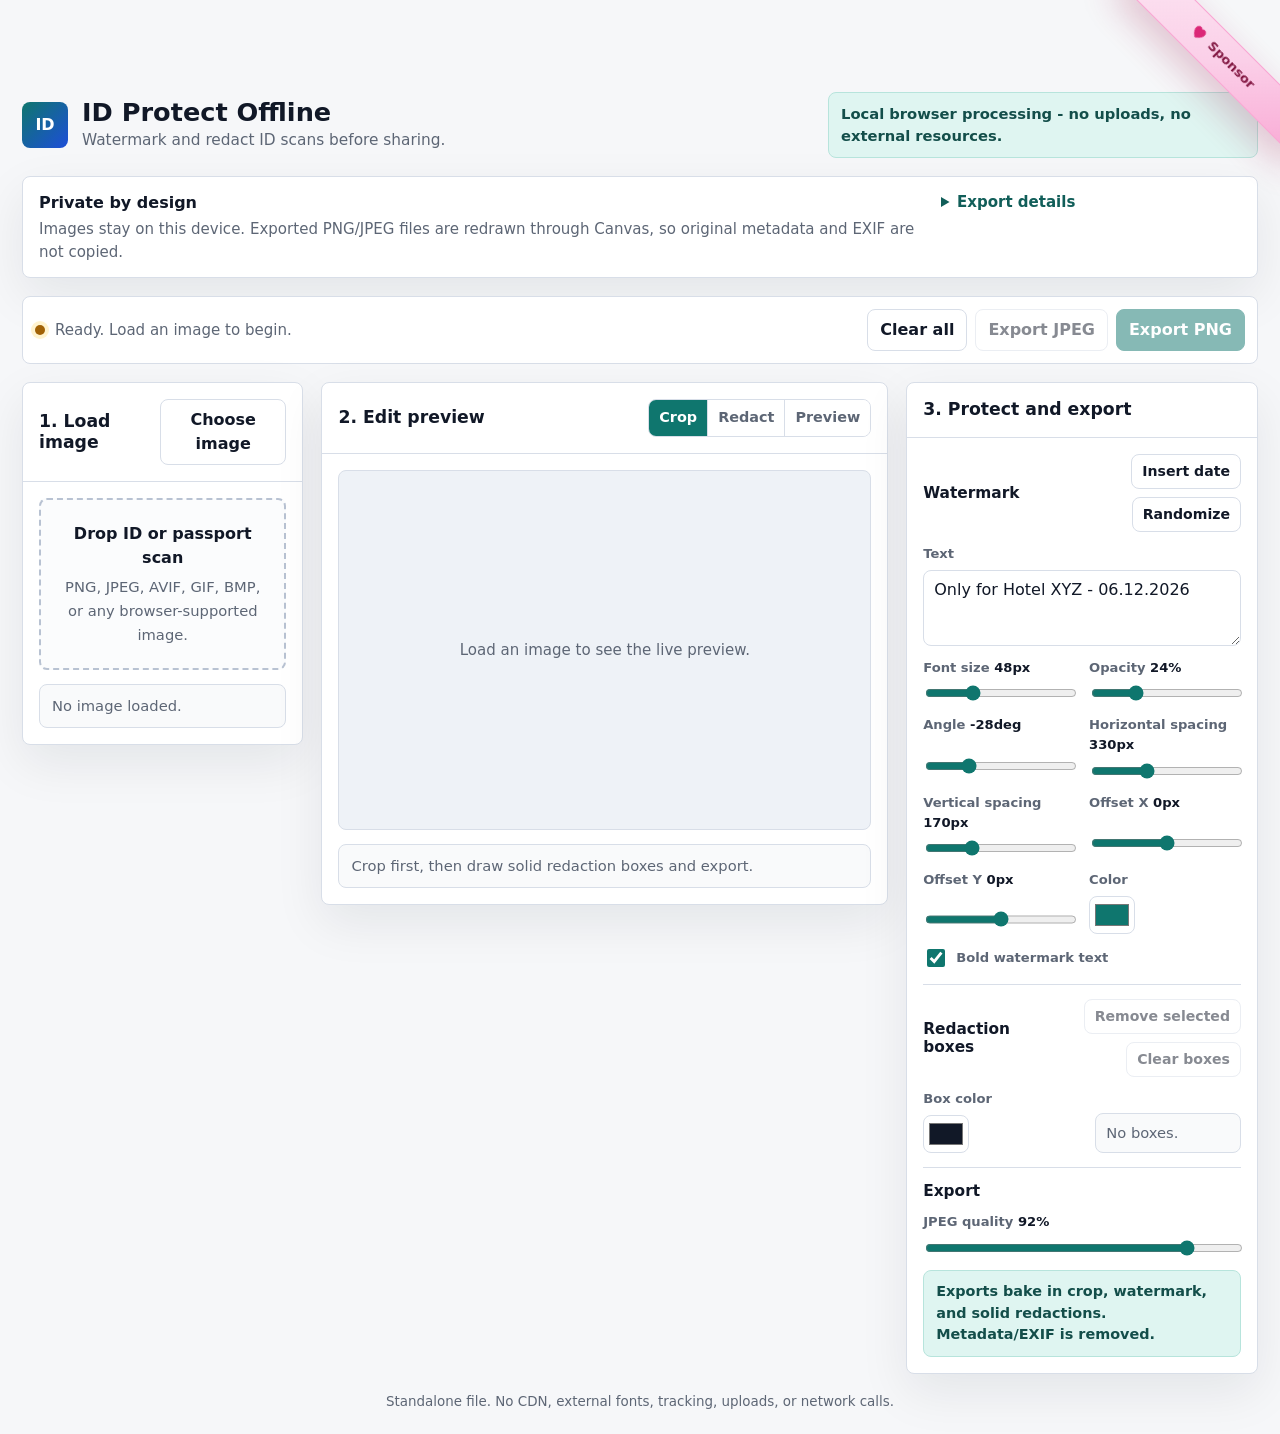
==== index.html @ 49e68375 "Initial standalone ID protection tool" ====
<!doctype html>
<!--
  Generated by tools/build.py. Edit src/*, then rebuild.
  This file is intentionally self-contained for offline file:// use.
-->
<html lang="en">
<head>
  <meta charset="utf-8">
  <meta name="viewport" content="width=device-width, initial-scale=1">
  <meta name="referrer" content="no-referrer">
  <meta http-equiv="Content-Security-Policy" content="default-src 'none'; script-src 'self' 'unsafe-inline'; style-src 'self' 'unsafe-inline'; img-src 'self' data: blob:; font-src 'self' data:; connect-src 'none'; media-src 'none'; worker-src 'none'; child-src 'none'; form-action 'none'; base-uri 'none'">
  <title>ID Protect Offline</title>
  <style>
:root {
  color-scheme: light;
  --bg: #f6f7f9;
  --surface: #ffffff;
  --surface-soft: #f0f4f3;
  --ink: #111827;
  --muted: #5d6675;
  --line: #d8dee8;
  --accent: #0f766e;
  --accent-strong: #115e59;
  --accent-soft: #dff5f1;
  --warning: #a16207;
  --warning-soft: #fff3cf;
  --danger: #b91c1c;
  --danger-soft: #fee2e2;
  --ok: #166534;
  --ok-soft: #dcfce7;
  --focus: #2563eb;
  --shadow: 0 18px 50px rgba(15, 23, 42, 0.08);
  --radius: 8px;
}

* {
  box-sizing: border-box;
}

[hidden] {
  display: none !important;
}

html {
  min-height: 100%;
  background: var(--bg);
}

body {
  min-height: 100%;
  margin: 0;
  color: var(--ink);
  background: var(--bg);
  font-family: ui-sans-serif, system-ui, -apple-system, BlinkMacSystemFont, "Segoe UI", sans-serif;
  line-height: 1.5;
}

button,
input,
select,
textarea {
  font: inherit;
}

button,
select {
  cursor: pointer;
}

h1,
h2,
h3,
p {
  margin: 0;
}

button:focus-visible,
select:focus-visible,
summary:focus-visible,
textarea:focus-visible,
input:focus-visible,
.dropzone:focus-visible,
.segment:focus-visible,
.skip-link:focus-visible,
.github-ribbon:focus-visible {
  outline: 3px solid rgba(37, 99, 235, 0.35);
  outline-offset: 2px;
}

.skip-link {
  position: fixed;
  top: 12px;
  left: 12px;
  z-index: 100;
  transform: translateY(-160%);
  border-radius: var(--radius);
  padding: 8px 10px;
  color: #ffffff;
  background: var(--focus);
  font-weight: 800;
}

.skip-link:focus {
  transform: translateY(0);
}

.github-ribbon {
  position: fixed;
  top: 36px;
  right: -66px;
  z-index: 30;
  display: flex;
  align-items: center;
  justify-content: center;
  gap: 7px;
  width: 246px;
  min-height: 42px;
  transform: rotate(45deg);
  border: 1px solid #f9a8d4;
  color: #831843;
  background: linear-gradient(135deg, #fce7f3 0%, #fbcfe8 52%, #f9a8d4 100%);
  box-shadow: 0 14px 34px rgba(157, 23, 77, 0.24);
  font-size: 0.82rem;
  font-weight: 900;
  letter-spacing: 0;
  line-height: 1.1;
  text-align: center;
  text-decoration: none;
  transition: background 140ms ease, border-color 140ms ease, box-shadow 140ms ease, transform 140ms ease;
}

.github-ribbon-heart {
  width: 16px;
  height: 16px;
  flex: 0 0 auto;
  fill: #db2777;
}

.github-ribbon:hover {
  border-color: #f472b6;
  background: linear-gradient(135deg, #fbcfe8 0%, #f9a8d4 52%, #f472b6 100%);
  box-shadow: 0 16px 38px rgba(157, 23, 77, 0.24);
  transform: rotate(45deg) translateY(-1px);
}

.app-shell {
  width: min(1440px, 100%);
  margin: 0 auto;
  padding: 92px 22px 22px;
}

.app-header {
  display: flex;
  align-items: center;
  justify-content: space-between;
  gap: 20px;
  margin-bottom: 18px;
}

.brand {
  display: flex;
  align-items: center;
  gap: 14px;
  min-width: 0;
}

.brand-mark {
  display: grid;
  flex: 0 0 auto;
  width: 46px;
  height: 46px;
  place-items: center;
  border-radius: var(--radius);
  color: #ffffff;
  background: linear-gradient(135deg, #0f766e, #1d4ed8);
  font-weight: 800;
  letter-spacing: 0;
}

h1 {
  font-size: clamp(1.35rem, 2vw, 2rem);
  line-height: 1.1;
  letter-spacing: 0;
}

.subtitle {
  margin-top: 3px;
  color: var(--muted);
  font-size: 0.96rem;
}

.privacy-pill {
  max-width: 430px;
  border: 1px solid #b7e4dc;
  border-radius: var(--radius);
  padding: 10px 12px;
  color: #134e4a;
  background: var(--accent-soft);
  font-size: 0.92rem;
  font-weight: 700;
}

.notice {
  display: grid;
  grid-template-columns: minmax(0, 1fr) auto;
  gap: 14px;
  align-items: start;
  margin-bottom: 18px;
  border: 1px solid var(--line);
  border-radius: var(--radius);
  padding: 14px 16px;
  background: var(--surface);
  box-shadow: var(--shadow);
}

.notice strong {
  display: block;
  margin-bottom: 3px;
}

.notice p,
.notice details {
  color: var(--muted);
  font-size: 0.94rem;
}

.notice details {
  min-width: 300px;
  max-width: 520px;
}

.notice summary {
  color: var(--accent-strong);
  font-weight: 800;
}

.action-bar {
  display: flex;
  flex-wrap: wrap;
  align-items: center;
  justify-content: space-between;
  gap: 12px;
  margin-bottom: 18px;
  border: 1px solid var(--line);
  border-radius: var(--radius);
  padding: 12px;
  background: var(--surface);
}

.status-line {
  display: flex;
  flex-wrap: wrap;
  align-items: center;
  gap: 10px;
  min-width: 240px;
  color: var(--muted);
  font-size: 0.94rem;
}

.status-dot {
  width: 10px;
  height: 10px;
  border-radius: 999px;
  background: var(--warning);
  box-shadow: 0 0 0 4px var(--warning-soft);
}

.status-dot.ready {
  background: var(--ok);
  box-shadow: 0 0 0 4px var(--ok-soft);
}

.status-dot.error {
  background: var(--danger);
  box-shadow: 0 0 0 4px var(--danger-soft);
}

.actions,
.section-actions {
  display: flex;
  flex-wrap: wrap;
  gap: 8px;
  justify-content: flex-end;
}

.button {
  min-height: 40px;
  border: 1px solid var(--line);
  border-radius: var(--radius);
  padding: 8px 12px;
  color: var(--ink);
  background: #ffffff;
  font-weight: 800;
}

.button.small {
  min-height: 34px;
  padding: 6px 10px;
  font-size: 0.88rem;
}

.button.primary {
  border-color: var(--accent);
  color: #ffffff;
  background: var(--accent);
}

.button:hover:not(:disabled) {
  border-color: #9aa7bb;
  background: #f9fafb;
}

.button.primary:hover:not(:disabled) {
  border-color: var(--accent-strong);
  background: var(--accent-strong);
}

.button:disabled {
  cursor: not-allowed;
  opacity: 0.5;
}

.workspace {
  display: grid;
  grid-template-columns: minmax(260px, 0.72fr) minmax(420px, 1.45fr) minmax(320px, 0.9fr);
  gap: 18px;
  align-items: start;
}

.panel {
  border: 1px solid var(--line);
  border-radius: var(--radius);
  background: var(--surface);
  box-shadow: var(--shadow);
}

.panel-header {
  display: flex;
  align-items: center;
  justify-content: space-between;
  gap: 12px;
  padding: 16px;
  border-bottom: 1px solid var(--line);
}

.panel-header h2 {
  font-size: 1.08rem;
  line-height: 1.25;
  letter-spacing: 0;
}

.panel-body {
  display: grid;
  gap: 14px;
  padding: 16px;
}

.dropzone {
  display: grid;
  min-height: 172px;
  place-items: center;
  border: 2px dashed #b8c2d2;
  border-radius: var(--radius);
  padding: 18px;
  text-align: center;
  background: #fbfcfd;
  transition: border-color 140ms ease, background 140ms ease, transform 140ms ease;
}

.dropzone.dragover {
  border-color: var(--accent);
  background: var(--accent-soft);
  transform: translateY(-1px);
}

.dropzone strong {
  display: block;
  margin-bottom: 5px;
  font-size: 1rem;
}

.dropzone span {
  color: var(--muted);
  font-size: 0.92rem;
}

.message {
  border: 1px solid var(--line);
  border-radius: var(--radius);
  padding: 10px 12px;
  color: var(--muted);
  background: #f9fafb;
  font-size: 0.92rem;
}

.message.error {
  border-color: #fecaca;
  color: var(--danger);
  background: var(--danger-soft);
}

.compact-message {
  align-self: end;
  min-height: 38px;
  padding: 8px 10px;
}

.segmented {
  display: inline-flex;
  overflow: hidden;
  border: 1px solid var(--line);
  border-radius: var(--radius);
  background: #ffffff;
}

.segment {
  min-height: 36px;
  border: 0;
  border-right: 1px solid var(--line);
  padding: 7px 10px;
  color: var(--muted);
  background: #ffffff;
  font-size: 0.9rem;
  font-weight: 800;
}

.segment:last-child {
  border-right: 0;
}

.segment.active {
  color: #ffffff;
  background: var(--accent);
}

.preview-toolbar {
  display: flex;
  flex-wrap: wrap;
  align-items: end;
  gap: 12px;
}

.canvas-frame {
  position: relative;
  display: grid;
  min-height: 360px;
  place-items: center;
  overflow: hidden;
  border: 1px solid var(--line);
  border-radius: var(--radius);
  background: #eef2f7;
}

#previewCanvas {
  display: block;
  width: 100%;
  max-width: 100%;
  touch-action: none;
}

#previewCanvas.hidden {
  display: none;
}

.empty-state {
  padding: 18px;
  color: var(--muted);
  text-align: center;
  font-size: 0.94rem;
}

.empty-state.hidden {
  display: none;
}

.controls-stack {
  gap: 0;
}

.control-section {
  display: grid;
  gap: 12px;
  padding: 14px 0;
  border-top: 1px solid var(--line);
}

.control-section:first-child {
  padding-top: 0;
  border-top: 0;
}

.control-section:last-child {
  padding-bottom: 0;
}

.section-heading {
  display: flex;
  align-items: center;
  justify-content: space-between;
  gap: 10px;
}

.section-heading h3 {
  font-size: 0.96rem;
  line-height: 1.2;
  letter-spacing: 0;
}

.field {
  display: grid;
  gap: 6px;
  min-width: 0;
}

.field span,
.check-field {
  color: var(--muted);
  font-size: 0.82rem;
  font-weight: 800;
}

.field.compact {
  min-width: 160px;
}

.field textarea,
.field input[type="text"],
.field input[type="number"],
.select-control {
  min-height: 38px;
  border: 1px solid var(--line);
  border-radius: var(--radius);
  padding: 7px 10px;
  color: var(--ink);
  background: #ffffff;
}

.field textarea {
  width: 100%;
  min-height: 76px;
  resize: vertical;
}

.select-control {
  min-width: 130px;
  padding-right: 32px;
  font-weight: 700;
}

input[type="range"] {
  width: 100%;
  accent-color: var(--accent);
}

input[type="color"] {
  width: 46px;
  height: 38px;
  border: 1px solid var(--line);
  border-radius: var(--radius);
  padding: 3px;
  background: #ffffff;
}

output {
  color: var(--ink);
  font-weight: 900;
}

.control-grid {
  display: grid;
  grid-template-columns: repeat(2, minmax(0, 1fr));
  gap: 12px 14px;
}

.inline-fields {
  display: grid;
  grid-template-columns: minmax(120px, 160px) minmax(0, 1fr);
  gap: 12px;
  align-items: end;
}

.swatch-field {
  align-content: end;
}

.check-field {
  display: flex;
  align-items: center;
  gap: 8px;
}

.check-field input {
  width: 18px;
  height: 18px;
  accent-color: var(--accent);
}

.export-note {
  border: 1px solid #b7e4dc;
  border-radius: var(--radius);
  padding: 10px 12px;
  color: #134e4a;
  background: var(--accent-soft);
  font-size: 0.9rem;
  font-weight: 700;
}

.sr-only {
  position: absolute;
  width: 1px;
  height: 1px;
  overflow: hidden;
  clip: rect(0, 0, 0, 0);
  white-space: nowrap;
}

footer {
  padding: 18px 4px 0;
  color: var(--muted);
  font-size: 0.84rem;
  text-align: center;
}

@media (max-width: 1180px) {
  .workspace {
    grid-template-columns: minmax(280px, 0.9fr) minmax(420px, 1.2fr);
  }

  .controls-panel {
    grid-column: 1 / -1;
  }

  .controls-stack {
    grid-template-columns: repeat(3, minmax(0, 1fr));
    gap: 18px;
  }

  .control-section {
    padding: 0;
    border-top: 0;
  }
}

@media (max-width: 840px) {
  .app-shell {
    padding: 18px 14px;
  }

  .app-header,
  .notice {
    grid-template-columns: 1fr;
  }

  .app-header,
  .notice,
  .action-bar,
  .panel-header,
  .section-heading {
    align-items: stretch;
  }

  .app-header,
  .action-bar,
  .panel-header,
  .section-heading {
    flex-direction: column;
  }

  .privacy-pill,
  .notice details {
    width: 100%;
    max-width: none;
    min-width: 0;
  }

  .workspace,
  .controls-stack,
  .control-grid,
  .inline-fields {
    grid-template-columns: 1fr;
  }

  .canvas-frame {
    min-height: 280px;
  }

  .actions,
  .section-actions,
  .segmented {
    justify-content: flex-start;
  }

  .segment {
    flex: 1 1 auto;
  }
}
  </style>
</head>
<body>
  <a class="skip-link" href="#main">Skip to content</a>
  <a class="github-ribbon" href="https://github.com/sponsors/pascal-gujer" target="_blank" rel="noopener noreferrer" aria-label="Sponsor this project on GitHub">
    <svg class="github-ribbon-heart" viewBox="0 0 16 16" aria-hidden="true">
      <path d="M8 14s-6-3.6-6-8.1C2 3.7 3.5 2 5.5 2c1.1 0 2 .5 2.5 1.3C8.5 2.5 9.4 2 10.5 2c2 0 3.5 1.7 3.5 3.9C14 10.4 8 14 8 14z"></path>
    </svg>
    <span>Sponsor</span>
  </a>
  <div class="app-shell" id="main">
    <header class="app-header">
      <div class="brand">
        <div class="brand-mark" aria-hidden="true">ID</div>
        <div>
          <h1>ID Protect Offline</h1>
          <p class="subtitle">Watermark and redact ID scans before sharing.</p>
        </div>
      </div>
      <div class="privacy-pill">Local browser processing - no uploads, no external resources.</div>
    </header>

    <section class="notice" aria-label="Privacy and export notice">
      <div>
        <strong>Private by design</strong>
        <p>Images stay on this device. Exported PNG/JPEG files are redrawn through Canvas, so original metadata and EXIF are not copied.</p>
      </div>
      <details>
        <summary>Export details</summary>
        <p>The downloaded file contains the cropped pixels, solid redactions, and repeated watermark. The source file is never uploaded or modified.</p>
      </details>
    </section>

    <section class="action-bar" aria-label="Session controls">
      <div class="status-line">
        <span class="status-dot" id="statusDot" aria-hidden="true"></span>
        <span id="statusText">Ready. Load an image to begin.</span>
      </div>
      <div class="actions">
        <button class="button" type="button" id="resetButton">Clear all</button>
        <button class="button" type="button" id="exportJpegButton" disabled>Export JPEG</button>
        <button class="button primary" type="button" id="exportPngButton" disabled>Export PNG</button>
      </div>
    </section>

    <section class="workspace">
      <article class="panel image-panel" aria-labelledby="imageTitle">
        <div class="panel-header">
          <h2 id="imageTitle">1. Load image</h2>
          <button class="button" type="button" id="pickButton">Choose image</button>
        </div>
        <div class="panel-body">
          <div class="dropzone" id="dropzone" role="button" tabindex="0" aria-label="Drop an image or choose a file">
            <div>
              <strong>Drop ID or passport scan</strong>
              <span>PNG, JPEG, AVIF, GIF, BMP, or any browser-supported image.</span>
            </div>
          </div>
          <input class="sr-only" id="fileInput" type="file" accept="image/png,image/jpeg,image/avif,image/gif,image/bmp,image/webp">
          <div class="message" id="imageMessage">No image loaded.</div>
        </div>
      </article>

      <article class="panel preview-panel" aria-labelledby="previewTitle">
        <div class="panel-header">
          <h2 id="previewTitle">2. Edit preview</h2>
          <div class="segmented" aria-label="Editing mode">
            <button class="segment active" type="button" id="modeCropButton" data-mode="crop" aria-pressed="true">Crop</button>
            <button class="segment" type="button" id="modeRedactButton" data-mode="redact" aria-pressed="false">Redact</button>
            <button class="segment" type="button" id="modePreviewButton" data-mode="preview" aria-pressed="false">Preview</button>
          </div>
        </div>
        <div class="panel-body">
          <div class="preview-toolbar">
            <label class="field compact" for="previewMode">
              <span>View</span>
              <select class="select-control" id="previewMode">
                <option value="after">After</option>
                <option value="before">Before</option>
                <option value="compare">Compare</option>
              </select>
            </label>
            <label class="field compact compare-control" for="compareSplit" id="compareControl">
              <span>Split</span>
              <input id="compareSplit" type="range" min="5" max="95" value="50">
            </label>
          </div>
          <div class="canvas-frame" id="canvasFrame">
            <canvas id="previewCanvas" aria-label="Image preview"></canvas>
            <div class="empty-state" id="emptyPreview">Load an image to see the live preview.</div>
          </div>
          <div class="message" id="editMessage">Crop first, then draw solid redaction boxes and export.</div>
        </div>
      </article>

      <article class="panel controls-panel" aria-labelledby="controlsTitle">
        <div class="panel-header">
          <h2 id="controlsTitle">3. Protect and export</h2>
        </div>
        <div class="panel-body controls-stack">
          <section class="control-section" aria-labelledby="watermarkTitle">
            <div class="section-heading">
              <h3 id="watermarkTitle">Watermark</h3>
              <div class="section-actions">
                <button class="button small" type="button" id="insertDateButton">Insert date</button>
                <button class="button small" type="button" id="randomizeButton">Randomize</button>
              </div>
            </div>
            <label class="field" for="watermarkText">
              <span>Text</span>
              <textarea id="watermarkText" rows="2" spellcheck="false"></textarea>
            </label>
            <div class="control-grid">
              <label class="field" for="fontSize">
                <span>Font size <output id="fontSizeValue"></output></span>
                <input id="fontSize" type="range" min="18" max="120" step="1">
              </label>
              <label class="field" for="watermarkOpacity">
                <span>Opacity <output id="opacityValue"></output></span>
                <input id="watermarkOpacity" type="range" min="0.05" max="0.75" step="0.01">
              </label>
              <label class="field" for="watermarkAngle">
                <span>Angle <output id="angleValue"></output></span>
                <input id="watermarkAngle" type="range" min="-60" max="60" step="1">
              </label>
              <label class="field" for="spacingX">
                <span>Horizontal spacing <output id="spacingXValue"></output></span>
                <input id="spacingX" type="range" min="120" max="720" step="10">
              </label>
              <label class="field" for="spacingY">
                <span>Vertical spacing <output id="spacingYValue"></output></span>
                <input id="spacingY" type="range" min="70" max="420" step="10">
              </label>
              <label class="field" for="offsetX">
                <span>Offset X <output id="offsetXValue"></output></span>
                <input id="offsetX" type="range" min="-240" max="240" step="5">
              </label>
              <label class="field" for="offsetY">
                <span>Offset Y <output id="offsetYValue"></output></span>
                <input id="offsetY" type="range" min="-240" max="240" step="5">
              </label>
              <label class="field swatch-field" for="watermarkColor">
                <span>Color</span>
                <input id="watermarkColor" type="color">
              </label>
            </div>
            <label class="check-field" for="watermarkBold">
              <input id="watermarkBold" type="checkbox">
              <span>Bold watermark text</span>
            </label>
          </section>

          <section class="control-section" aria-labelledby="redactionTitle">
            <div class="section-heading">
              <h3 id="redactionTitle">Redaction boxes</h3>
              <div class="section-actions">
                <button class="button small" type="button" id="removeBoxButton" disabled>Remove selected</button>
                <button class="button small" type="button" id="clearBoxesButton" disabled>Clear boxes</button>
              </div>
            </div>
            <div class="inline-fields">
              <label class="field swatch-field" for="redactionColor">
                <span>Box color</span>
                <input id="redactionColor" type="color">
              </label>
              <div class="message compact-message" id="redactionMessage">No boxes.</div>
            </div>
          </section>

          <section class="control-section" aria-labelledby="exportTitle">
            <div class="section-heading">
              <h3 id="exportTitle">Export</h3>
            </div>
            <label class="field" for="jpegQuality">
              <span>JPEG quality <output id="jpegQualityValue"></output></span>
              <input id="jpegQuality" type="range" min="0.50" max="1" step="0.01">
            </label>
            <div class="export-note">Exports bake in crop, watermark, and solid redactions. Metadata/EXIF is removed.</div>
          </section>
        </div>
      </article>
    </section>

    <footer>Standalone file. No CDN, external fonts, tracking, uploads, or network calls.</footer>
  </div>

  <script>
(() => {
  "use strict";

  const READ_CONTEXT = { alpha: false, willReadFrequently: false };
  const IMAGE_NAME_RE = /\.(avif|bmp|gif|jpe?g|png|webp)$/i;
  const MIN_CROP_SIDE = 32;
  const MIN_BOX_SIDE = 8;

  const DEFAULTS = {
    watermark: {
      text: "",
      fontSize: 48,
      color: "#0f766e",
      opacity: 0.24,
      angle: -28,
      spacingX: 330,
      spacingY: 170,
      offsetX: 0,
      offsetY: 0,
      bold: true
    },
    redactionColor: "#111827",
    jpegQuality: 0.92,
    compareSplit: 50,
    previewMode: "after",
    toolMode: "crop"
  };

  const elements = {
    statusDot: document.getElementById("statusDot"),
    statusText: document.getElementById("statusText"),
    resetButton: document.getElementById("resetButton"),
    exportJpegButton: document.getElementById("exportJpegButton"),
    exportPngButton: document.getElementById("exportPngButton"),
    pickButton: document.getElementById("pickButton"),
    fileInput: document.getElementById("fileInput"),
    dropzone: document.getElementById("dropzone"),
    imageMessage: document.getElementById("imageMessage"),
    canvasFrame: document.getElementById("canvasFrame"),
    canvas: document.getElementById("previewCanvas"),
    emptyPreview: document.getElementById("emptyPreview"),
    editMessage: document.getElementById("editMessage"),
    previewToolbar: document.querySelector(".preview-toolbar"),
    previewMode: document.getElementById("previewMode"),
    compareControl: document.getElementById("compareControl"),
    compareSplit: document.getElementById("compareSplit"),
    modeButtons: Array.from(document.querySelectorAll("[data-mode]")),
    watermarkText: document.getElementById("watermarkText"),
    insertDateButton: document.getElementById("insertDateButton"),
    randomizeButton: document.getElementById("randomizeButton"),
    fontSize: document.getElementById("fontSize"),
    fontSizeValue: document.getElementById("fontSizeValue"),
    watermarkOpacity: document.getElementById("watermarkOpacity"),
    opacityValue: document.getElementById("opacityValue"),
    watermarkAngle: document.getElementById("watermarkAngle"),
    angleValue: document.getElementById("angleValue"),
    spacingX: document.getElementById("spacingX"),
    spacingXValue: document.getElementById("spacingXValue"),
    spacingY: document.getElementById("spacingY"),
    spacingYValue: document.getElementById("spacingYValue"),
    offsetX: document.getElementById("offsetX"),
    offsetXValue: document.getElementById("offsetXValue"),
    offsetY: document.getElementById("offsetY"),
    offsetYValue: document.getElementById("offsetYValue"),
    watermarkColor: document.getElementById("watermarkColor"),
    watermarkBold: document.getElementById("watermarkBold"),
    redactionColor: document.getElementById("redactionColor"),
    redactionMessage: document.getElementById("redactionMessage"),
    removeBoxButton: document.getElementById("removeBoxButton"),
    clearBoxesButton: document.getElementById("clearBoxesButton"),
    jpegQuality: document.getElementById("jpegQuality"),
    jpegQualityValue: document.getElementById("jpegQualityValue")
  };

  const ctx = elements.canvas.getContext("2d", READ_CONTEXT);

  const state = {
    image: null,
    crop: null,
    redactions: [],
    nextBoxId: 1,
    selectedBoxId: null,
    watermark: { ...DEFAULTS.watermark },
    redactionColor: DEFAULTS.redactionColor,
    jpegQuality: DEFAULTS.jpegQuality,
    compareSplit: DEFAULTS.compareSplit,
    previewMode: DEFAULTS.previewMode,
    toolMode: DEFAULTS.toolMode,
    interaction: null,
    renderQueued: false,
    error: false
  };

  let display = null;

  function cloneWatermarkDefaults() {
    return {
      ...DEFAULTS.watermark,
      text: `Only for Hotel XYZ - ${formatDisplayDate(new Date())}`
    };
  }

  function clamp(value, min, max) {
    return Math.max(min, Math.min(max, value));
  }

  function formatDisplayDate(date) {
    const day = String(date.getDate()).padStart(2, "0");
    const month = String(date.getMonth() + 1).padStart(2, "0");
    const year = String(date.getFullYear());
    return `${day}.${month}.${year}`;
  }

  function formatFileDate(date) {
    const month = String(date.getMonth() + 1).padStart(2, "0");
    const day = String(date.getDate()).padStart(2, "0");
    return `${date.getFullYear()}-${month}-${day}`;
  }

  function sanitizeFilePart(value) {
    const cleaned = String(value || "")
      .replace(/\.[^.]+$/, "")
      .replace(/[^a-z0-9]+/gi, "-")
      .replace(/^-+|-+$/g, "")
      .toLowerCase();
    return cleaned.slice(0, 48);
  }

  function setStatus(text, kind = "idle") {
    elements.statusText.textContent = text;
    elements.statusDot.classList.toggle("ready", kind === "ready");
    elements.statusDot.classList.toggle("error", kind === "error");
    state.error = kind === "error";
  }

  function setMessage(node, text, kind = "idle") {
    node.textContent = text;
    node.classList.toggle("error", kind === "error");
  }

  function requestRender() {
    if (state.renderQueued) return;
    state.renderQueued = true;
    window.requestAnimationFrame(() => {
      state.renderQueued = false;
      render();
    });
  }

  function updateReadouts() {
    elements.fontSizeValue.textContent = `${state.watermark.fontSize}px`;
    elements.opacityValue.textContent = `${Math.round(state.watermark.opacity * 100)}%`;
    elements.angleValue.textContent = `${state.watermark.angle}deg`;
    elements.spacingXValue.textContent = `${state.watermark.spacingX}px`;
    elements.spacingYValue.textContent = `${state.watermark.spacingY}px`;
    elements.offsetXValue.textContent = `${state.watermark.offsetX}px`;
    elements.offsetYValue.textContent = `${state.watermark.offsetY}px`;
    elements.jpegQualityValue.textContent = `${Math.round(state.jpegQuality * 100)}%`;
  }

  function syncControls() {
    elements.watermarkText.value = state.watermark.text;
    elements.fontSize.value = String(state.watermark.fontSize);
    elements.watermarkOpacity.value = String(state.watermark.opacity);
    elements.watermarkAngle.value = String(state.watermark.angle);
    elements.spacingX.value = String(state.watermark.spacingX);
    elements.spacingY.value = String(state.watermark.spacingY);
    elements.offsetX.value = String(state.watermark.offsetX);
    elements.offsetY.value = String(state.watermark.offsetY);
    elements.watermarkColor.value = state.watermark.color;
    elements.watermarkBold.checked = state.watermark.bold;
    elements.redactionColor.value = state.redactionColor;
    elements.jpegQuality.value = String(state.jpegQuality);
    elements.previewMode.value = state.previewMode;
    elements.compareSplit.value = String(state.compareSplit);
    updateReadouts();
    updateModeButtons();
    updateButtons();
  }

  function updateButtons() {
    const hasImage = Boolean(state.image);
    const hasSelectedBox = Boolean(getSelectedBox());
    elements.exportPngButton.disabled = !hasImage;
    elements.exportJpegButton.disabled = !hasImage;
    elements.removeBoxButton.disabled = !hasSelectedBox;
    elements.clearBoxesButton.disabled = state.redactions.length === 0;
    elements.previewToolbar.hidden = state.toolMode !== "preview";
    elements.compareControl.hidden = state.previewMode !== "compare";
    elements.redactionMessage.textContent = state.redactions.length
      ? `${state.redactions.length} solid box${state.redactions.length === 1 ? "" : "es"}.`
      : "No boxes.";
  }

  function updateModeButtons() {
    elements.modeButtons.forEach((button) => {
      const active = button.dataset.mode === state.toolMode;
      button.classList.toggle("active", active);
      button.setAttribute("aria-pressed", active ? "true" : "false");
    });
  }

  function setToolMode(mode) {
    if (!["crop", "redact", "preview"].includes(mode)) return;
    state.toolMode = mode;
    state.interaction = null;
    updateModeButtons();
    updateEditMessage();
    requestRender();
  }

  function updateEditMessage() {
    if (!state.image) {
      elements.editMessage.textContent = "Crop first, then draw solid redaction boxes and export.";
      return;
    }
    if (state.toolMode === "crop") {
      elements.editMessage.textContent = "Drag the crop edges, corners, or interior. Drag outside the crop to create a new crop.";
      return;
    }
    if (state.toolMode === "redact") {
      elements.editMessage.textContent = "Draw a rectangle to redact. Click an existing box to move it or remove it.";
      return;
    }
    elements.editMessage.textContent = "Preview shows the cropped export area with watermark and redactions baked in.";
  }

  function resetAll() {
    if (state.image && state.image.bitmap && typeof state.image.bitmap.close === "function") {
      state.image.bitmap.close();
    }
    state.image = null;
    state.crop = null;
    state.redactions = [];
    state.nextBoxId = 1;
    state.selectedBoxId = null;
    state.watermark = cloneWatermarkDefaults();
    state.redactionColor = DEFAULTS.redactionColor;
    state.jpegQuality = DEFAULTS.jpegQuality;
    state.compareSplit = DEFAULTS.compareSplit;
    state.previewMode = DEFAULTS.previewMode;
    state.toolMode = DEFAULTS.toolMode;
    state.interaction = null;
    elements.fileInput.value = "";
    setStatus("Ready. Load an image to begin.");
    setMessage(elements.imageMessage, "No image loaded.");
    syncControls();
    updateEditMessage();
    requestRender();
  }

  async function loadImageFile(file) {
    if (!file) return;
    if (file.type === "image/svg+xml" || /\.svgz?$/i.test(file.name || "")) {
      setStatus("SVG imports are not accepted for this privacy-focused tool.", "error");
      setMessage(elements.imageMessage, "Choose a raster image such as PNG, JPEG, AVIF, GIF, BMP, or WebP.", "error");
      return;
    }
    const looksLikeImage = file.type.startsWith("image/") || IMAGE_NAME_RE.test(file.name || "");
    if (!looksLikeImage) {
      setStatus("The selected file is not a supported image.", "error");
      setMessage(elements.imageMessage, "Choose a browser-supported image file.", "error");
      return;
    }

    setStatus("Loading image...");
    setMessage(elements.imageMessage, "Reading local file...");

    try {
      const bitmap = await decodeImage(file);
      if (state.image && state.image.bitmap && typeof state.image.bitmap.close === "function") {
        state.image.bitmap.close();
      }
      state.image = {
        bitmap,
        name: file.name || "image",
        width: bitmap.width,
        height: bitmap.height
      };
      state.crop = { x: 0, y: 0, w: bitmap.width, h: bitmap.height };
      state.redactions = [];
      state.nextBoxId = 1;
      state.selectedBoxId = null;
      state.toolMode = "crop";
      fitDefaultsToImage();
      syncControls();
      setStatus("Image loaded. Edit locally and export when ready.", "ready");
      setMessage(
        elements.imageMessage,
        `${state.image.name} - ${bitmap.width} x ${bitmap.height}px. Export will strip metadata/EXIF.`
      );
      updateEditMessage();
      requestRender();
    } catch (error) {
      setStatus("Could not decode this image.", "error");
      setMessage(elements.imageMessage, error && error.message ? error.message : "The browser could not open this image.", "error");
    }
  }

  async function decodeImage(file) {
    if ("createImageBitmap" in window) {
      try {
        return await window.createImageBitmap(file, { imageOrientation: "from-image" });
      } catch (_error) {
        return await window.createImageBitmap(file);
      }
    }

    return await new Promise((resolve, reject) => {
      const url = URL.createObjectURL(file);
      const img = new Image();
      img.onload = () => {
        URL.revokeObjectURL(url);
        resolve(img);
      };
      img.onerror = () => {
        URL.revokeObjectURL(url);
        reject(new Error("The browser could not open this image."));
      };
      img.src = url;
    });
  }

  function fitDefaultsToImage() {
    if (!state.image) return;
    const shortSide = Math.min(state.image.width, state.image.height);
    const longSide = Math.max(state.image.width, state.image.height);
    state.watermark.fontSize = clamp(Math.round(shortSide / 15), 28, 112);
    state.watermark.spacingX = clamp(Math.round(longSide / 4), 180, 720);
    state.watermark.spacingY = clamp(Math.round(shortSide / 5), 90, 420);
    state.watermark.offsetX = 0;
    state.watermark.offsetY = 0;
  }

  function randomUnit() {
    const values = new Uint32Array(1);
    window.crypto.getRandomValues(values);
    return values[0] / 0xffffffff;
  }

  function randomBetween(min, max) {
    return min + (max - min) * randomUnit();
  }

  function randomizeWatermark() {
    const baseSize = state.image ? Math.min(state.image.width, state.image.height) / 15 : DEFAULTS.watermark.fontSize;
    state.watermark.angle = Math.round(randomBetween(-38, -18));
    state.watermark.opacity = Number(randomBetween(0.16, 0.34).toFixed(2));
    state.watermark.fontSize = clamp(Math.round(baseSize * randomBetween(0.86, 1.22)), 24, 120);
    state.watermark.spacingX = clamp(Math.round((state.image ? Math.max(state.image.width, state.image.height) : 1100) / randomBetween(3.1, 4.6)), 160, 720);
    state.watermark.spacingY = clamp(Math.round((state.image ? Math.min(state.image.width, state.image.height) : 720) / randomBetween(4.2, 6.2)), 80, 420);
    state.watermark.offsetX = Math.round(randomBetween(-120, 120));
    state.watermark.offsetY = Math.round(randomBetween(-90, 90));
    syncControls();
    requestRender();
  }

  function insertDate() {
    const dateText = formatDisplayDate(new Date());
    const input = elements.watermarkText;
    const start = input.selectionStart || 0;
    const end = input.selectionEnd || 0;
    const value = input.value;
    const before = value.slice(0, start);
    const after = value.slice(end);
    const leading = before.length > 0 && !/\s$/.test(before) ? " " : "";
    const trailing = after.length > 0 && !/^\s/.test(after) ? " " : "";
    const next = `${before}${leading}${dateText}${trailing}${after}`;
    state.watermark.text = next;
    input.value = next;
    const caret = start + leading.length + dateText.length;
    input.setSelectionRange(caret, caret);
    input.focus();
    requestRender();
  }

  function getSelectedBox() {
    return state.redactions.find((box) => box.id === state.selectedBoxId) || null;
  }

  function getCrop() {
    return state.crop || (state.image ? { x: 0, y: 0, w: state.image.width, h: state.image.height } : null);
  }

  function getRenderSource() {
    if (!state.image) return null;
    if (state.toolMode === "crop") {
      return { x: 0, y: 0, w: state.image.width, h: state.image.height };
    }
    return getCrop();
  }

  function render() {
    if (!state.image) {
      display = null;
      elements.canvas.classList.add("hidden");
      elements.emptyPreview.classList.remove("hidden");
      updateButtons();
      return;
    }

    const source = getRenderSource();
    const frameWidth = Math.max(280, elements.canvasFrame.clientWidth - 2);
    const maxHeight = clamp(window.innerHeight * 0.62, 300, 720);
    const aspect = source.w / source.h;
    let cssWidth = frameWidth;
    let cssHeight = cssWidth / aspect;
    if (cssHeight > maxHeight) {
      cssHeight = maxHeight;
      cssWidth = cssHeight * aspect;
    }
    cssWidth = Math.max(220, Math.round(cssWidth));
    cssHeight = Math.max(180, Math.round(cssHeight));

    const dpr = Math.max(1, window.devicePixelRatio || 1);
    elements.canvas.width = Math.round(cssWidth * dpr);
    elements.canvas.height = Math.round(cssHeight * dpr);
    elements.canvas.style.width = `${cssWidth}px`;
    elements.canvas.style.height = `${cssHeight}px`;
    elements.canvas.classList.remove("hidden");
    elements.emptyPreview.classList.add("hidden");

    ctx.setTransform(dpr, 0, 0, dpr, 0, 0);
    ctx.clearRect(0, 0, cssWidth, cssHeight);
    ctx.fillStyle = "#eef2f7";
    ctx.fillRect(0, 0, cssWidth, cssHeight);

    display = {
      sourceX: source.x,
      sourceY: source.y,
      sourceW: source.w,
      sourceH: source.h,
      drawX: 0,
      drawY: 0,
      drawW: cssWidth,
      drawH: cssHeight,
      scale: cssWidth / source.w
    };

    if (state.toolMode === "crop") {
      drawCropEditor(cssWidth, cssHeight);
    } else if (state.toolMode === "redact") {
      drawProcessedCrop(ctx, 0, 0, cssWidth, cssHeight, { showSelection: true });
    } else {
      drawPreviewMode(cssWidth, cssHeight);
    }

    updateButtons();
  }

  function drawCropEditor(cssWidth, cssHeight) {
    ctx.drawImage(state.image.bitmap, 0, 0, state.image.width, state.image.height, 0, 0, cssWidth, cssHeight);
    const crop = getCrop();
    const rect = sourceRectToCanvas(crop);

    drawRedactionOutlines();

    ctx.save();
    ctx.fillStyle = "rgba(17, 24, 39, 0.52)";
    ctx.fillRect(0, 0, cssWidth, rect.y);
    ctx.fillRect(0, rect.y + rect.h, cssWidth, cssHeight - rect.y - rect.h);
    ctx.fillRect(0, rect.y, rect.x, rect.h);
    ctx.fillRect(rect.x + rect.w, rect.y, cssWidth - rect.x - rect.w, rect.h);
    ctx.strokeStyle = "#ffffff";
    ctx.lineWidth = 2;
    ctx.strokeRect(rect.x, rect.y, rect.w, rect.h);
    ctx.strokeStyle = "#0f766e";
    ctx.lineWidth = 3;
    ctx.strokeRect(rect.x + 1.5, rect.y + 1.5, Math.max(0, rect.w - 3), Math.max(0, rect.h - 3));
    drawCropHandles(rect);
    ctx.restore();
  }

  function drawCropHandles(rect) {
    const points = [
      [rect.x, rect.y],
      [rect.x + rect.w / 2, rect.y],
      [rect.x + rect.w, rect.y],
      [rect.x + rect.w, rect.y + rect.h / 2],
      [rect.x + rect.w, rect.y + rect.h],
      [rect.x + rect.w / 2, rect.y + rect.h],
      [rect.x, rect.y + rect.h],
      [rect.x, rect.y + rect.h / 2]
    ];
    ctx.fillStyle = "#ffffff";
    ctx.strokeStyle = "#0f766e";
    ctx.lineWidth = 2;
    points.forEach(([x, y]) => {
      ctx.beginPath();
      ctx.rect(x - 5, y - 5, 10, 10);
      ctx.fill();
      ctx.stroke();
    });
  }

  function drawRedactionOutlines() {
    const crop = getCrop();
    ctx.save();
    ctx.lineWidth = 2;
    state.redactions.forEach((box) => {
      const rect = sourceRectToCanvas(box);
      ctx.strokeStyle = box.id === state.selectedBoxId ? "#ffffff" : box.color;
      ctx.strokeRect(rect.x, rect.y, rect.w, rect.h);
      if (box.id === state.selectedBoxId) {
        ctx.strokeStyle = "#0f766e";
        ctx.setLineDash([5, 4]);
        ctx.strokeRect(rect.x + 2, rect.y + 2, Math.max(0, rect.w - 4), Math.max(0, rect.h - 4));
        ctx.setLineDash([]);
      }
    });
    const cropRect = sourceRectToCanvas(crop);
    ctx.strokeStyle = "rgba(255, 255, 255, 0.75)";
    ctx.setLineDash([6, 5]);
    ctx.strokeRect(cropRect.x, cropRect.y, cropRect.w, cropRect.h);
    ctx.restore();
  }

  function drawPreviewMode(cssWidth, cssHeight) {
    if (state.previewMode === "before") {
      drawOriginalCrop(ctx, 0, 0, cssWidth, cssHeight);
      return;
    }
    if (state.previewMode === "compare") {
      drawOriginalCrop(ctx, 0, 0, cssWidth, cssHeight);
      const splitX = cssWidth * (state.compareSplit / 100);
      ctx.save();
      ctx.beginPath();
      ctx.rect(splitX, 0, cssWidth - splitX, cssHeight);
      ctx.clip();
      drawProcessedCrop(ctx, 0, 0, cssWidth, cssHeight, { showSelection: false });
      ctx.restore();
      ctx.save();
      ctx.strokeStyle = "#ffffff";
      ctx.lineWidth = 4;
      ctx.beginPath();
      ctx.moveTo(splitX, 0);
      ctx.lineTo(splitX, cssHeight);
      ctx.stroke();
      ctx.strokeStyle = "#0f766e";
      ctx.lineWidth = 2;
      ctx.beginPath();
      ctx.moveTo(splitX, 0);
      ctx.lineTo(splitX, cssHeight);
      ctx.stroke();
      ctx.fillStyle = "#ffffff";
      ctx.strokeStyle = "#0f766e";
      ctx.lineWidth = 2;
      ctx.beginPath();
      ctx.arc(splitX, cssHeight / 2, 13, 0, Math.PI * 2);
      ctx.fill();
      ctx.stroke();
      ctx.restore();
      return;
    }
    drawProcessedCrop(ctx, 0, 0, cssWidth, cssHeight, { showSelection: false });
  }

  function drawOriginalCrop(targetCtx, destX, destY, destW, destH) {
    const crop = getCrop();
    targetCtx.save();
    targetCtx.fillStyle = "#ffffff";
    targetCtx.fillRect(destX, destY, destW, destH);
    targetCtx.drawImage(
      state.image.bitmap,
      crop.x,
      crop.y,
      crop.w,
      crop.h,
      destX,
      destY,
      destW,
      destH
    );
    targetCtx.restore();
  }

  function drawProcessedCrop(targetCtx, destX, destY, destW, destH, options) {
    const crop = getCrop();
    const scale = destW / crop.w;
    targetCtx.save();
    targetCtx.beginPath();
    targetCtx.rect(destX, destY, destW, destH);
    targetCtx.clip();
    targetCtx.translate(destX, destY);
    targetCtx.scale(scale, destH / crop.h);
    targetCtx.fillStyle = "#ffffff";
    targetCtx.fillRect(0, 0, crop.w, crop.h);
    targetCtx.drawImage(state.image.bitmap, crop.x, crop.y, crop.w, crop.h, 0, 0, crop.w, crop.h);
    drawWatermark(targetCtx, crop.w, crop.h);
    drawRedactions(targetCtx, crop.x, crop.y, crop.w, crop.h);
    if (options && options.showSelection) {
      drawRedactionSelection(targetCtx, crop.x, crop.y, scale);
    }
    targetCtx.restore();
  }

  function drawWatermark(targetCtx, width, height) {
    const text = state.watermark.text.trim();
    if (!text) return;

    const lines = text.split(/\r?\n/).map((line) => line.trim()).filter(Boolean);
    if (!lines.length) return;

    const fontSize = clamp(Number(state.watermark.fontSize) || 48, 8, 220);
    const spacingX = Math.max(40, Number(state.watermark.spacingX) || 300);
    const spacingY = Math.max(40, Number(state.watermark.spacingY) || 160);
    const angle = (Number(state.watermark.angle) || 0) * Math.PI / 180;
    const diagonal = Math.sqrt(width * width + height * height) * 1.25;
    const offsetX = Number(state.watermark.offsetX) || 0;
    const offsetY = Number(state.watermark.offsetY) || 0;
    const lineHeight = fontSize * 1.12;

    targetCtx.save();
    targetCtx.globalAlpha = clamp(Number(state.watermark.opacity) || 0.24, 0.01, 1);
    targetCtx.fillStyle = state.watermark.color || "#0f766e";
    targetCtx.font = `${state.watermark.bold ? "800" : "500"} ${fontSize}px ui-sans-serif, system-ui, -apple-system, BlinkMacSystemFont, "Segoe UI", sans-serif`;
    targetCtx.textAlign = "center";
    targetCtx.textBaseline = "middle";
    targetCtx.translate(width / 2, height / 2);
    targetCtx.rotate(angle);

    for (let y = -diagonal + offsetY; y <= diagonal; y += spacingY) {
      for (let x = -diagonal + offsetX; x <= diagonal; x += spacingX) {
        const blockOffset = -((lines.length - 1) * lineHeight) / 2;
        lines.forEach((line, index) => {
          targetCtx.fillText(line, x, y + blockOffset + index * lineHeight);
        });
      }
    }

    targetCtx.restore();
  }

  function drawRedactions(targetCtx, originX, originY, width, height) {
    state.redactions.forEach((box) => {
      const clipped = intersectRects(box, { x: originX, y: originY, w: width, h: height });
      if (!clipped) return;
      targetCtx.fillStyle = box.color || state.redactionColor;
      targetCtx.fillRect(clipped.x - originX, clipped.y - originY, clipped.w, clipped.h);
    });
  }

  function drawRedactionSelection(targetCtx, originX, originY, scale) {
    const selected = getSelectedBox();
    if (!selected) return;
    const clipped = intersectRects(selected, getCrop());
    if (!clipped) return;
    targetCtx.save();
    targetCtx.lineWidth = 2 / Math.max(scale, 0.001);
    targetCtx.strokeStyle = "#ffffff";
    targetCtx.strokeRect(clipped.x - originX, clipped.y - originY, clipped.w, clipped.h);
    targetCtx.setLineDash([6 / Math.max(scale, 0.001), 5 / Math.max(scale, 0.001)]);
    targetCtx.strokeStyle = "#0f766e";
    targetCtx.strokeRect(clipped.x - originX, clipped.y - originY, clipped.w, clipped.h);
    targetCtx.restore();
  }

  function sourceRectToCanvas(rect) {
    if (!display) return { x: 0, y: 0, w: 0, h: 0 };
    return {
      x: (rect.x - display.sourceX) * display.scale + display.drawX,
      y: (rect.y - display.sourceY) * display.scale + display.drawY,
      w: rect.w * display.scale,
      h: rect.h * display.scale
    };
  }

  function pointerToSource(event, allowOutside) {
    if (!display) return null;
    const rect = elements.canvas.getBoundingClientRect();
    const canvasX = event.clientX - rect.left;
    const canvasY = event.clientY - rect.top;
    if (!allowOutside) {
      if (
        canvasX < display.drawX ||
        canvasY < display.drawY ||
        canvasX > display.drawX + display.drawW ||
        canvasY > display.drawY + display.drawH
      ) {
        return null;
      }
    }
    return {
      x: display.sourceX + (canvasX - display.drawX) / display.scale,
      y: display.sourceY + (canvasY - display.drawY) / display.scale
    };
  }

  function handlePointerDown(event) {
    if (!state.image || state.toolMode === "preview") return;
    const point = pointerToSource(event, false);
    if (!point) return;
    elements.canvas.setPointerCapture(event.pointerId);
    event.preventDefault();

    if (state.toolMode === "crop") {
      startCropInteraction(point);
      requestRender();
      return;
    }

    startRedactionInteraction(point);
    requestRender();
  }

  function handlePointerMove(event) {
    if (!state.image) return;
    if (!state.interaction) {
      updatePointerCursor(event);
      return;
    }

    const point = pointerToSource(event, true);
    if (!point) return;
    event.preventDefault();

    if (state.interaction.type === "crop") {
      updateCropInteraction(point);
    } else if (state.interaction.type === "box-create") {
      updateBoxCreate(point);
    } else if (state.interaction.type === "box-move") {
      updateBoxMove(point);
    }
    requestRender();
  }

  function handlePointerUp(event) {
    if (!state.interaction) return;
    if (state.interaction.type === "box-create") {
      const box = state.interaction.box;
      if (box.w < MIN_BOX_SIDE || box.h < MIN_BOX_SIDE) {
        state.redactions = state.redactions.filter((item) => item.id !== box.id);
        state.selectedBoxId = null;
      }
    }
    state.interaction = null;
    try {
      elements.canvas.releasePointerCapture(event.pointerId);
    } catch (_error) {
      // Some browsers release automatically.
    }
    updateButtons();
    requestRender();
  }

  function updatePointerCursor(event) {
    if (!state.image || state.toolMode === "preview") {
      elements.canvas.style.cursor = "default";
      return;
    }
    const point = pointerToSource(event, false);
    if (!point) {
      elements.canvas.style.cursor = "default";
      return;
    }
    if (state.toolMode === "redact") {
      elements.canvas.style.cursor = hitRedaction(point) ? "move" : "crosshair";
      return;
    }
    const hit = hitCrop(point);
    const cursors = {
      n: "ns-resize",
      s: "ns-resize",
      e: "ew-resize",
      w: "ew-resize",
      ne: "nesw-resize",
      sw: "nesw-resize",
      nw: "nwse-resize",
      se: "nwse-resize",
      move: "move",
      new: "crosshair"
    };
    elements.canvas.style.cursor = cursors[hit] || "default";
  }

  function startCropInteraction(point) {
    const hit = hitCrop(point);
    state.interaction = {
      type: "crop",
      hit,
      start: point,
      initial: { ...getCrop() }
    };
    if (hit === "new") {
      state.crop = clampCropRect({ x: point.x, y: point.y, w: MIN_CROP_SIDE, h: MIN_CROP_SIDE });
    }
  }

  function updateCropInteraction(point) {
    const action = state.interaction;
    const initial = action.initial;
    const dx = point.x - action.start.x;
    const dy = point.y - action.start.y;

    if (action.hit === "move") {
      state.crop = clampCropRect({ ...initial, x: initial.x + dx, y: initial.y + dy });
      return;
    }

    if (action.hit === "new") {
      state.crop = clampCropRect(rectFromPoints(action.start, point));
      return;
    }

    let left = initial.x;
    let top = initial.y;
    let right = initial.x + initial.w;
    let bottom = initial.y + initial.h;
    if (action.hit.includes("w")) left += dx;
    if (action.hit.includes("e")) right += dx;
    if (action.hit.includes("n")) top += dy;
    if (action.hit.includes("s")) bottom += dy;
    state.crop = clampCropRect({ x: left, y: top, w: right - left, h: bottom - top });
  }

  function hitCrop(point) {
    const crop = getCrop();
    const threshold = 12 / Math.max(display ? display.scale : 1, 0.001);
    const left = Math.abs(point.x - crop.x) <= threshold;
    const right = Math.abs(point.x - crop.x - crop.w) <= threshold;
    const top = Math.abs(point.y - crop.y) <= threshold;
    const bottom = Math.abs(point.y - crop.y - crop.h) <= threshold;
    const insideX = point.x >= crop.x - threshold && point.x <= crop.x + crop.w + threshold;
    const insideY = point.y >= crop.y - threshold && point.y <= crop.y + crop.h + threshold;

    if (top && left) return "nw";
    if (top && right) return "ne";
    if (bottom && left) return "sw";
    if (bottom && right) return "se";
    if (top && insideX) return "n";
    if (bottom && insideX) return "s";
    if (left && insideY) return "w";
    if (right && insideY) return "e";
    if (point.x >= crop.x && point.x <= crop.x + crop.w && point.y >= crop.y && point.y <= crop.y + crop.h) {
      return "move";
    }
    return "new";
  }

  function clampCropRect(rect) {
    if (!state.image) return rect;
    let x = rect.x;
    let y = rect.y;
    let w = rect.w;
    let h = rect.h;
    if (w < 0) {
      x += w;
      w = Math.abs(w);
    }
    if (h < 0) {
      y += h;
      h = Math.abs(h);
    }
    w = clamp(w, MIN_CROP_SIDE, state.image.width);
    h = clamp(h, MIN_CROP_SIDE, state.image.height);
    x = clamp(x, 0, state.image.width - w);
    y = clamp(y, 0, state.image.height - h);
    return {
      x: Math.round(x),
      y: Math.round(y),
      w: Math.round(w),
      h: Math.round(h)
    };
  }

  function startRedactionInteraction(point) {
    const hit = hitRedaction(point);
    if (hit) {
      state.selectedBoxId = hit.id;
      if (hit.color) {
        state.redactionColor = hit.color;
        elements.redactionColor.value = hit.color;
      }
      state.interaction = {
        type: "box-move",
        start: point,
        box: hit,
        initial: { ...hit }
      };
      return;
    }

    const box = {
      id: state.nextBoxId++,
      x: point.x,
      y: point.y,
      w: 1,
      h: 1,
      color: state.redactionColor
    };
    state.redactions.push(box);
    state.selectedBoxId = box.id;
    state.interaction = {
      type: "box-create",
      start: point,
      box
    };
  }

  function updateBoxCreate(point) {
    const box = state.interaction.box;
    const rect = clampBoxToCrop(rectFromPoints(state.interaction.start, point));
    box.x = rect.x;
    box.y = rect.y;
    box.w = rect.w;
    box.h = rect.h;
  }

  function updateBoxMove(point) {
    const action = state.interaction;
    const dx = point.x - action.start.x;
    const dy = point.y - action.start.y;
    const next = clampBoxToCrop({
      ...action.initial,
      x: action.initial.x + dx,
      y: action.initial.y + dy
    });
    action.box.x = next.x;
    action.box.y = next.y;
    action.box.w = next.w;
    action.box.h = next.h;
  }

  function hitRedaction(point) {
    for (let index = state.redactions.length - 1; index >= 0; index -= 1) {
      const box = state.redactions[index];
      const visible = intersectRects(box, getCrop());
      if (!visible) continue;
      if (
        point.x >= visible.x &&
        point.x <= visible.x + visible.w &&
        point.y >= visible.y &&
        point.y <= visible.y + visible.h
      ) {
        return box;
      }
    }
    return null;
  }

  function clampBoxToCrop(rect) {
    const crop = getCrop();
    let x = rect.x;
    let y = rect.y;
    let w = Math.max(1, rect.w);
    let h = Math.max(1, rect.h);
    if (w < 0) {
      x += w;
      w = Math.abs(w);
    }
    if (h < 0) {
      y += h;
      h = Math.abs(h);
    }
    w = Math.min(w, crop.w);
    h = Math.min(h, crop.h);
    x = clamp(x, crop.x, crop.x + crop.w - w);
    y = clamp(y, crop.y, crop.y + crop.h - h);
    return {
      x: Math.round(x),
      y: Math.round(y),
      w: Math.round(w),
      h: Math.round(h)
    };
  }

  function rectFromPoints(a, b) {
    return {
      x: Math.min(a.x, b.x),
      y: Math.min(a.y, b.y),
      w: Math.abs(a.x - b.x),
      h: Math.abs(a.y - b.y)
    };
  }

  function intersectRects(a, b) {
    const x = Math.max(a.x, b.x);
    const y = Math.max(a.y, b.y);
    const right = Math.min(a.x + a.w, b.x + b.w);
    const bottom = Math.min(a.y + a.h, b.y + b.h);
    if (right <= x || bottom <= y) return null;
    return { x, y, w: right - x, h: bottom - y };
  }

  function removeSelectedBox() {
    if (!state.selectedBoxId) return;
    state.redactions = state.redactions.filter((box) => box.id !== state.selectedBoxId);
    state.selectedBoxId = null;
    updateButtons();
    requestRender();
  }

  function clearBoxes() {
    state.redactions = [];
    state.selectedBoxId = null;
    updateButtons();
    requestRender();
  }

  async function exportImage(mimeType) {
    if (!state.image || !state.crop) return;
    const crop = getCrop();
    const output = document.createElement("canvas");
    output.width = Math.max(1, Math.round(crop.w));
    output.height = Math.max(1, Math.round(crop.h));
    const outputCtx = output.getContext("2d", READ_CONTEXT);
    outputCtx.fillStyle = "#ffffff";
    outputCtx.fillRect(0, 0, output.width, output.height);
    outputCtx.drawImage(state.image.bitmap, crop.x, crop.y, crop.w, crop.h, 0, 0, output.width, output.height);
    drawWatermark(outputCtx, output.width, output.height);
    drawRedactions(outputCtx, crop.x, crop.y, crop.w, crop.h);

    const quality = mimeType === "image/jpeg" ? state.jpegQuality : undefined;
    const blob = await canvasToBlob(output, mimeType, quality);
    const ext = mimeType === "image/jpeg" ? "jpg" : "png";
    const link = document.createElement("a");
    const url = URL.createObjectURL(blob);
    link.href = url;
    link.download = buildFileName(ext);
    document.body.appendChild(link);
    link.click();
    link.remove();
    window.setTimeout(() => URL.revokeObjectURL(url), 1000);
    setStatus(`Exported ${ext.toUpperCase()} with metadata/EXIF stripped.`, "ready");
  }

  function canvasToBlob(canvas, mimeType, quality) {
    return new Promise((resolve, reject) => {
      canvas.toBlob((blob) => {
        if (blob) {
          resolve(blob);
        } else {
          reject(new Error("Could not create export file."));
        }
      }, mimeType, quality);
    });
  }

  function buildFileName(ext) {
    const base = sanitizeFilePart(state.image ? state.image.name : "");
    const prefix = base ? `${base}-` : "";
    return `${prefix}watermarked-id-${formatFileDate(new Date())}.${ext}`;
  }

  function bindEvents() {
    elements.pickButton.addEventListener("click", () => elements.fileInput.click());
    elements.dropzone.addEventListener("click", () => elements.fileInput.click());
    elements.dropzone.addEventListener("keydown", (event) => {
      if (event.key === "Enter" || event.key === " ") {
        event.preventDefault();
        elements.fileInput.click();
      }
    });
    elements.fileInput.addEventListener("change", () => {
      loadImageFile(elements.fileInput.files && elements.fileInput.files[0]);
    });

    ["dragenter", "dragover"].forEach((type) => {
      elements.dropzone.addEventListener(type, (event) => {
        event.preventDefault();
        elements.dropzone.classList.add("dragover");
      });
    });
    ["dragleave", "drop"].forEach((type) => {
      elements.dropzone.addEventListener(type, (event) => {
        event.preventDefault();
        elements.dropzone.classList.remove("dragover");
      });
    });
    elements.dropzone.addEventListener("drop", (event) => {
      const file = event.dataTransfer && event.dataTransfer.files && event.dataTransfer.files[0];
      loadImageFile(file);
    });

    window.addEventListener("dragover", (event) => {
      if (event.dataTransfer && Array.from(event.dataTransfer.types || []).includes("Files")) {
        event.preventDefault();
      }
    });
    window.addEventListener("drop", (event) => {
      if (event.dataTransfer && event.dataTransfer.files && event.dataTransfer.files.length) {
        event.preventDefault();
      }
    });

    elements.modeButtons.forEach((button) => {
      button.addEventListener("click", () => setToolMode(button.dataset.mode));
    });

    elements.previewMode.addEventListener("change", () => {
      state.previewMode = elements.previewMode.value;
      updateButtons();
      requestRender();
    });
    elements.compareSplit.addEventListener("input", () => {
      state.compareSplit = Number(elements.compareSplit.value);
      requestRender();
    });

    elements.watermarkText.addEventListener("input", () => {
      state.watermark.text = elements.watermarkText.value;
      requestRender();
    });
    bindNumericControl(elements.fontSize, "fontSize", Number);
    bindNumericControl(elements.watermarkOpacity, "opacity", Number);
    bindNumericControl(elements.watermarkAngle, "angle", (value) => Math.round(Number(value)));
    bindNumericControl(elements.spacingX, "spacingX", (value) => Math.round(Number(value)));
    bindNumericControl(elements.spacingY, "spacingY", (value) => Math.round(Number(value)));
    bindNumericControl(elements.offsetX, "offsetX", (value) => Math.round(Number(value)));
    bindNumericControl(elements.offsetY, "offsetY", (value) => Math.round(Number(value)));

    elements.watermarkColor.addEventListener("input", () => {
      state.watermark.color = elements.watermarkColor.value;
      requestRender();
    });
    elements.watermarkBold.addEventListener("change", () => {
      state.watermark.bold = elements.watermarkBold.checked;
      requestRender();
    });
    elements.redactionColor.addEventListener("input", () => {
      state.redactionColor = elements.redactionColor.value;
      const selected = getSelectedBox();
      if (selected) selected.color = state.redactionColor;
      requestRender();
    });
    elements.redactionColor.addEventListener("focus", () => {
      const selected = getSelectedBox();
      if (selected) elements.redactionColor.value = selected.color || state.redactionColor;
    });
    elements.jpegQuality.addEventListener("input", () => {
      state.jpegQuality = Number(elements.jpegQuality.value);
      updateReadouts();
    });

    elements.insertDateButton.addEventListener("click", insertDate);
    elements.randomizeButton.addEventListener("click", randomizeWatermark);
    elements.removeBoxButton.addEventListener("click", removeSelectedBox);
    elements.clearBoxesButton.addEventListener("click", clearBoxes);
    elements.resetButton.addEventListener("click", () => {
      if (state.image && !window.confirm("Discard the loaded image, crop, redactions, and watermark settings?")) return;
      resetAll();
    });
    elements.exportPngButton.addEventListener("click", () => exportImage("image/png"));
    elements.exportJpegButton.addEventListener("click", () => exportImage("image/jpeg"));

    elements.canvas.addEventListener("pointerdown", handlePointerDown);
    elements.canvas.addEventListener("pointermove", handlePointerMove);
    elements.canvas.addEventListener("pointerup", handlePointerUp);
    elements.canvas.addEventListener("pointercancel", handlePointerUp);
    elements.canvas.addEventListener("pointerleave", updatePointerCursor);

    window.addEventListener("resize", requestRender);
    window.addEventListener("keydown", (event) => {
      if (event.key !== "Delete" && event.key !== "Backspace") return;
      if (state.toolMode !== "redact" || !getSelectedBox()) return;
      const target = event.target;
      if (target && (target.isContentEditable || /^(INPUT|TEXTAREA|SELECT)$/.test(target.tagName))) return;
      event.preventDefault();
      removeSelectedBox();
    });
  }

  function bindNumericControl(input, key, parser) {
    input.addEventListener("input", () => {
      state.watermark[key] = parser(input.value);
      updateReadouts();
      requestRender();
    });
  }

  state.watermark = cloneWatermarkDefaults();
  bindEvents();
  syncControls();
  updateEditMessage();
  requestRender();
})();
  </script>
</body>
</html>
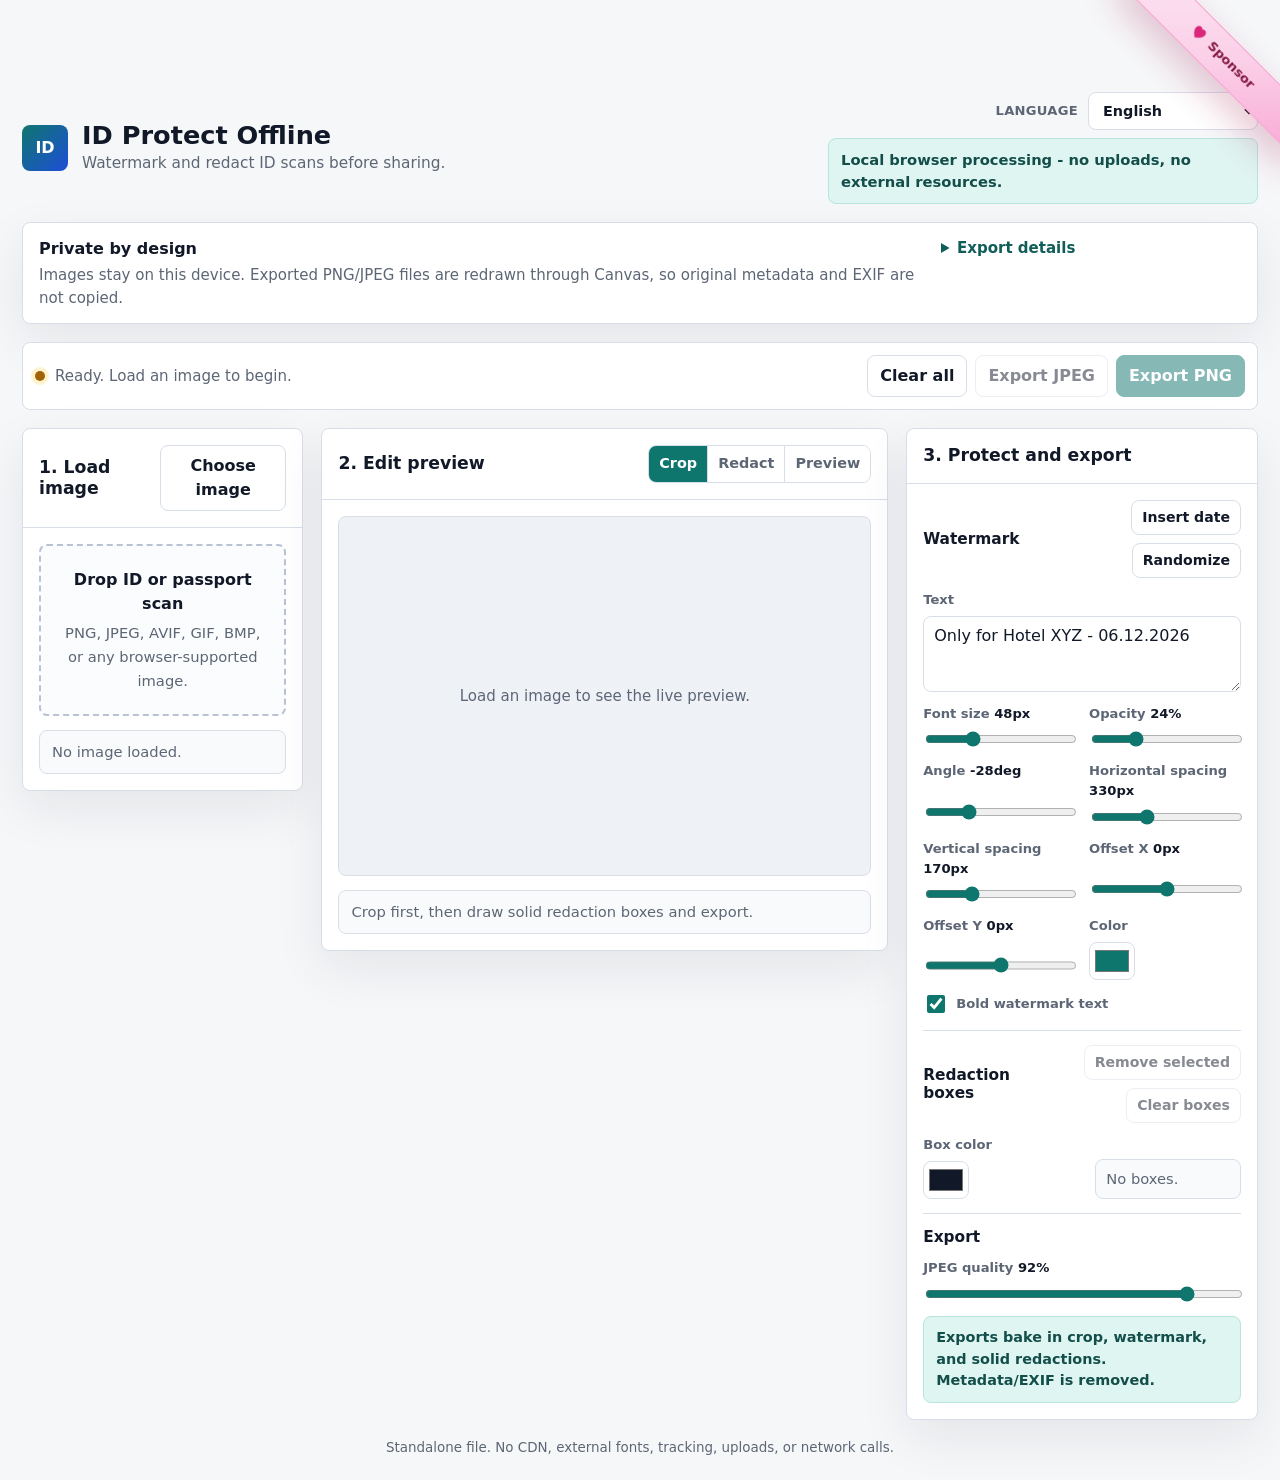
==== commit b7b1e528: "Add localized UI" ====
--- a/index.html
+++ b/index.html
@@ -1,6 +1,6 @@
 <!doctype html>
 <!--
-  Generated by tools/build.py. Edit src/*, then rebuild.
+  Generated by tools/build.py. Edit src/* or src/locales/*, then rebuild.
   This file is intentionally self-contained for offline file:// use.
 -->
 <html lang="en">
@@ -200,6 +200,35 @@
   font-weight: 700;
 }
 
+.header-controls {
+  display: grid;
+  grid-template-columns: auto minmax(130px, 170px);
+  align-items: center;
+  gap: 8px 10px;
+  justify-items: end;
+}
+
+.language-label {
+  color: var(--muted);
+  font-size: 0.82rem;
+  font-weight: 800;
+  text-transform: uppercase;
+  letter-spacing: 0.02em;
+}
+
+.language-select {
+  width: 100%;
+  min-width: 130px;
+  font-size: 0.9rem;
+}
+
+.header-controls .privacy-pill {
+  grid-column: 1 / -1;
+  width: min(430px, 100%);
+  max-width: none;
+  text-align: left;
+}
+
 .notice {
   display: grid;
   grid-template-columns: minmax(0, 1fr) auto;
@@ -667,10 +696,17 @@
   }
 
   .privacy-pill,
+  .header-controls,
+  .header-controls .privacy-pill,
   .notice details {
     width: 100%;
     max-width: none;
     min-width: 0;
+  }
+
+  .header-controls {
+    grid-template-columns: 1fr;
+    justify-items: stretch;
   }
 
   .workspace,
@@ -697,59 +733,67 @@
   </style>
 </head>
 <body>
-  <a class="skip-link" href="#main">Skip to content</a>
-  <a class="github-ribbon" href="https://github.com/sponsors/pascal-gujer" target="_blank" rel="noopener noreferrer" aria-label="Sponsor this project on GitHub">
+  <a class="skip-link" href="#main" data-i18n="a11y.skip_to_content">Skip to content</a>
+  <a class="github-ribbon" href="https://github.com/sponsors/pascal-gujer" target="_blank" rel="noopener noreferrer" data-i18n-aria-label="sponsor.aria" aria-label="Sponsor this project on GitHub">
     <svg class="github-ribbon-heart" viewBox="0 0 16 16" aria-hidden="true">
       <path d="M8 14s-6-3.6-6-8.1C2 3.7 3.5 2 5.5 2c1.1 0 2 .5 2.5 1.3C8.5 2.5 9.4 2 10.5 2c2 0 3.5 1.7 3.5 3.9C14 10.4 8 14 8 14z"></path>
     </svg>
-    <span>Sponsor</span>
+    <span data-i18n="sponsor.label">Sponsor</span>
   </a>
   <div class="app-shell" id="main">
     <header class="app-header">
       <div class="brand">
         <div class="brand-mark" aria-hidden="true">ID</div>
         <div>
-          <h1>ID Protect Offline</h1>
-          <p class="subtitle">Watermark and redact ID scans before sharing.</p>
+          <h1 data-i18n="brand.title">ID Protect Offline</h1>
+          <p class="subtitle" data-i18n="brand.subtitle">Watermark and redact ID scans before sharing.</p>
         </div>
       </div>
-      <div class="privacy-pill">Local browser processing - no uploads, no external resources.</div>
+      <div class="header-controls">
+        <label class="language-label" for="languageSelect" data-i18n="language.label">Language</label>
+        <select class="select-control language-select" id="languageSelect">
+          <option value="en" data-i18n="language.option.en">English</option>
+          <option value="de" data-i18n="language.option.de">Deutsch</option>
+          <option value="fr" data-i18n="language.option.fr">Français</option>
+        </select>
+        <div class="privacy-pill" data-i18n="privacy.pill">Local browser processing - no uploads, no external resources.</div>
+      </div>
     </header>
 
-    <section class="notice" aria-label="Privacy and export notice">
+    <section class="notice" data-i18n-aria-label="notice.aria" aria-label="Privacy and export notice">
       <div>
-        <strong>Private by design</strong>
-        <p>Images stay on this device. Exported PNG/JPEG files are redrawn through Canvas, so original metadata and EXIF are not copied.</p>
+        <strong data-i18n="notice.title">Private by design</strong>
+        <p data-i18n="notice.body">Images stay on this device. Exported PNG/JPEG files are redrawn through Canvas, so original metadata and EXIF are not copied.</p>
       </div>
       <details>
-        <summary>Export details</summary>
-        <p>The downloaded file contains the cropped pixels, solid redactions, and repeated watermark. The source file is never uploaded or modified.</p>
+        <summary data-i18n="notice.details.summary">Export details</summary>
+        <p data-i18n="notice.details.body">The downloaded file contains the cropped pixels, solid redactions, and repeated watermark. The source file is never uploaded or modified.</p>
       </details>
     </section>
 
-    <section class="action-bar" aria-label="Session controls">
+    <section class="action-bar" data-i18n-aria-label="session.controls.aria" aria-label="Session controls">
       <div class="status-line">
         <span class="status-dot" id="statusDot" aria-hidden="true"></span>
         <span id="statusText">Ready. Load an image to begin.</span>
       </div>
       <div class="actions">
-        <button class="button" type="button" id="resetButton">Clear all</button>
-        <button class="button" type="button" id="exportJpegButton" disabled>Export JPEG</button>
-        <button class="button primary" type="button" id="exportPngButton" disabled>Export PNG</button>
+        <button class="button" type="button" id="resetButton" data-i18n="button.clear_all">Clear all</button>
+        <button class="button" type="button" id="exportJpegButton" disabled data-i18n="button.export_jpeg">Export JPEG</button>
+        <button class="button primary" type="button" id="exportPngButton" disabled data-i18n="button.export_png">Export PNG</button>
       </div>
     </section>
 
     <section class="workspace">
       <article class="panel image-panel" aria-labelledby="imageTitle">
         <div class="panel-header">
-          <h2 id="imageTitle">1. Load image</h2>
-          <button class="button" type="button" id="pickButton">Choose image</button>
+          <h2 id="imageTitle" data-i18n="image.title">1. Load image</h2>
+          <button class="button" type="button" id="pickButton" data-i18n="button.choose_image">Choose image</button>
         </div>
         <div class="panel-body">
-          <div class="dropzone" id="dropzone" role="button" tabindex="0" aria-label="Drop an image or choose a file">
+          <div class="dropzone" id="dropzone" role="button" tabindex="0" data-i18n-aria-label="image.dropzone.aria" aria-label="Drop an image or choose a file">
             <div>
-              <strong>Drop ID or passport scan</strong>
-              <span>PNG, JPEG, AVIF, GIF, BMP, or any browser-supported image.</span>
+              <strong data-i18n="image.dropzone.title">Drop ID or passport scan</strong>
+              <span data-i18n="image.dropzone.hint">PNG, JPEG, AVIF, GIF, BMP, or any browser-supported image.</span>
             </div>
           </div>
           <input class="sr-only" id="fileInput" type="file" accept="image/png,image/jpeg,image/avif,image/gif,image/bmp,image/webp">
@@ -759,31 +803,31 @@
 
       <article class="panel preview-panel" aria-labelledby="previewTitle">
         <div class="panel-header">
-          <h2 id="previewTitle">2. Edit preview</h2>
-          <div class="segmented" aria-label="Editing mode">
-            <button class="segment active" type="button" id="modeCropButton" data-mode="crop" aria-pressed="true">Crop</button>
-            <button class="segment" type="button" id="modeRedactButton" data-mode="redact" aria-pressed="false">Redact</button>
-            <button class="segment" type="button" id="modePreviewButton" data-mode="preview" aria-pressed="false">Preview</button>
+          <h2 id="previewTitle" data-i18n="preview.title">2. Edit preview</h2>
+          <div class="segmented" data-i18n-aria-label="mode.aria" aria-label="Editing mode">
+            <button class="segment active" type="button" id="modeCropButton" data-mode="crop" aria-pressed="true" data-i18n="mode.crop">Crop</button>
+            <button class="segment" type="button" id="modeRedactButton" data-mode="redact" aria-pressed="false" data-i18n="mode.redact">Redact</button>
+            <button class="segment" type="button" id="modePreviewButton" data-mode="preview" aria-pressed="false" data-i18n="mode.preview">Preview</button>
           </div>
         </div>
         <div class="panel-body">
           <div class="preview-toolbar">
             <label class="field compact" for="previewMode">
-              <span>View</span>
+              <span data-i18n="preview.view">View</span>
               <select class="select-control" id="previewMode">
-                <option value="after">After</option>
-                <option value="before">Before</option>
-                <option value="compare">Compare</option>
+                <option value="after" data-i18n="preview.after">After</option>
+                <option value="before" data-i18n="preview.before">Before</option>
+                <option value="compare" data-i18n="preview.compare">Compare</option>
               </select>
             </label>
             <label class="field compact compare-control" for="compareSplit" id="compareControl">
-              <span>Split</span>
+              <span data-i18n="preview.split">Split</span>
               <input id="compareSplit" type="range" min="5" max="95" value="50">
             </label>
           </div>
           <div class="canvas-frame" id="canvasFrame">
-            <canvas id="previewCanvas" aria-label="Image preview"></canvas>
-            <div class="empty-state" id="emptyPreview">Load an image to see the live preview.</div>
+            <canvas id="previewCanvas" data-i18n-aria-label="preview.canvas.aria" aria-label="Image preview"></canvas>
+            <div class="empty-state" id="emptyPreview" data-i18n="preview.empty">Load an image to see the live preview.</div>
           </div>
           <div class="message" id="editMessage">Crop first, then draw solid redaction boxes and export.</div>
         </div>
@@ -791,72 +835,72 @@
 
       <article class="panel controls-panel" aria-labelledby="controlsTitle">
         <div class="panel-header">
-          <h2 id="controlsTitle">3. Protect and export</h2>
+          <h2 id="controlsTitle" data-i18n="controls.title">3. Protect and export</h2>
         </div>
         <div class="panel-body controls-stack">
           <section class="control-section" aria-labelledby="watermarkTitle">
             <div class="section-heading">
-              <h3 id="watermarkTitle">Watermark</h3>
+              <h3 id="watermarkTitle" data-i18n="watermark.title">Watermark</h3>
               <div class="section-actions">
-                <button class="button small" type="button" id="insertDateButton">Insert date</button>
-                <button class="button small" type="button" id="randomizeButton">Randomize</button>
+                <button class="button small" type="button" id="insertDateButton" data-i18n="button.insert_date">Insert date</button>
+                <button class="button small" type="button" id="randomizeButton" data-i18n="button.randomize">Randomize</button>
               </div>
             </div>
             <label class="field" for="watermarkText">
-              <span>Text</span>
+              <span data-i18n="watermark.text">Text</span>
               <textarea id="watermarkText" rows="2" spellcheck="false"></textarea>
             </label>
             <div class="control-grid">
               <label class="field" for="fontSize">
-                <span>Font size <output id="fontSizeValue"></output></span>
+                <span><span data-i18n="watermark.font_size">Font size</span> <output id="fontSizeValue"></output></span>
                 <input id="fontSize" type="range" min="18" max="120" step="1">
               </label>
               <label class="field" for="watermarkOpacity">
-                <span>Opacity <output id="opacityValue"></output></span>
+                <span><span data-i18n="watermark.opacity">Opacity</span> <output id="opacityValue"></output></span>
                 <input id="watermarkOpacity" type="range" min="0.05" max="0.75" step="0.01">
               </label>
               <label class="field" for="watermarkAngle">
-                <span>Angle <output id="angleValue"></output></span>
+                <span><span data-i18n="watermark.angle">Angle</span> <output id="angleValue"></output></span>
                 <input id="watermarkAngle" type="range" min="-60" max="60" step="1">
               </label>
               <label class="field" for="spacingX">
-                <span>Horizontal spacing <output id="spacingXValue"></output></span>
+                <span><span data-i18n="watermark.spacing_x">Horizontal spacing</span> <output id="spacingXValue"></output></span>
                 <input id="spacingX" type="range" min="120" max="720" step="10">
               </label>
               <label class="field" for="spacingY">
-                <span>Vertical spacing <output id="spacingYValue"></output></span>
+                <span><span data-i18n="watermark.spacing_y">Vertical spacing</span> <output id="spacingYValue"></output></span>
                 <input id="spacingY" type="range" min="70" max="420" step="10">
               </label>
               <label class="field" for="offsetX">
-                <span>Offset X <output id="offsetXValue"></output></span>
+                <span><span data-i18n="watermark.offset_x">Offset X</span> <output id="offsetXValue"></output></span>
                 <input id="offsetX" type="range" min="-240" max="240" step="5">
               </label>
               <label class="field" for="offsetY">
-                <span>Offset Y <output id="offsetYValue"></output></span>
+                <span><span data-i18n="watermark.offset_y">Offset Y</span> <output id="offsetYValue"></output></span>
                 <input id="offsetY" type="range" min="-240" max="240" step="5">
               </label>
               <label class="field swatch-field" for="watermarkColor">
-                <span>Color</span>
+                <span data-i18n="watermark.color">Color</span>
                 <input id="watermarkColor" type="color">
               </label>
             </div>
             <label class="check-field" for="watermarkBold">
               <input id="watermarkBold" type="checkbox">
-              <span>Bold watermark text</span>
+              <span data-i18n="watermark.bold">Bold watermark text</span>
             </label>
           </section>
 
           <section class="control-section" aria-labelledby="redactionTitle">
             <div class="section-heading">
-              <h3 id="redactionTitle">Redaction boxes</h3>
+              <h3 id="redactionTitle" data-i18n="redaction.title">Redaction boxes</h3>
               <div class="section-actions">
-                <button class="button small" type="button" id="removeBoxButton" disabled>Remove selected</button>
-                <button class="button small" type="button" id="clearBoxesButton" disabled>Clear boxes</button>
+                <button class="button small" type="button" id="removeBoxButton" disabled data-i18n="button.remove_selected">Remove selected</button>
+                <button class="button small" type="button" id="clearBoxesButton" disabled data-i18n="button.clear_boxes">Clear boxes</button>
               </div>
             </div>
             <div class="inline-fields">
               <label class="field swatch-field" for="redactionColor">
-                <span>Box color</span>
+                <span data-i18n="redaction.box_color">Box color</span>
                 <input id="redactionColor" type="color">
               </label>
               <div class="message compact-message" id="redactionMessage">No boxes.</div>
@@ -865,21 +909,25 @@
 
           <section class="control-section" aria-labelledby="exportTitle">
             <div class="section-heading">
-              <h3 id="exportTitle">Export</h3>
+              <h3 id="exportTitle" data-i18n="export.title">Export</h3>
             </div>
             <label class="field" for="jpegQuality">
-              <span>JPEG quality <output id="jpegQualityValue"></output></span>
+              <span><span data-i18n="export.jpeg_quality">JPEG quality</span> <output id="jpegQualityValue"></output></span>
               <input id="jpegQuality" type="range" min="0.50" max="1" step="0.01">
             </label>
-            <div class="export-note">Exports bake in crop, watermark, and solid redactions. Metadata/EXIF is removed.</div>
+            <div class="export-note" data-i18n="export.note">Exports bake in crop, watermark, and solid redactions. Metadata/EXIF is removed.</div>
           </section>
         </div>
       </article>
     </section>
 
-    <footer>Standalone file. No CDN, external fonts, tracking, uploads, or network calls.</footer>
+    <footer data-i18n="footer.disclaimer">Standalone file. No CDN, external fonts, tracking, uploads, or network calls.</footer>
   </div>
 
+  <script>
+/* Embedded locale resources for ID Protect Offline. */
+window.IDPROTECT_EMBEDDED_LOCALES = {"en":{"app.title":"ID Protect Offline","sponsor.aria":"Sponsor this project on GitHub","sponsor.label":"Sponsor","brand.title":"ID Protect Offline","brand.subtitle":"Watermark and redact ID scans before sharing.","privacy.pill":"Local browser processing - no uploads, no external resources.","language.label":"Language","language.option.en":"English","language.option.de":"Deutsch","language.option.fr":"Français","a11y.skip_to_content":"Skip to content","notice.aria":"Privacy and export notice","notice.title":"Private by design","notice.body":"Images stay on this device. Exported PNG/JPEG files are redrawn through Canvas, so original metadata and EXIF are not copied.","notice.details.summary":"Export details","notice.details.body":"The downloaded file contains the cropped pixels, solid redactions, and repeated watermark. The source file is never uploaded or modified.","session.controls.aria":"Session controls","status.ready":"Ready. Load an image to begin.","status.loading":"Loading image...","status.loaded":"Image loaded. Edit locally and export when ready.","status.exported":"Exported {format} with metadata/EXIF stripped.","status.error.svg":"SVG imports are not accepted for this privacy-focused tool.","status.error.unsupported":"The selected file is not a supported image.","status.error.decode":"Could not decode this image.","button.clear_all":"Clear all","button.export_jpeg":"Export JPEG","button.export_png":"Export PNG","button.choose_image":"Choose image","button.insert_date":"Insert date","button.randomize":"Randomize","button.remove_selected":"Remove selected","button.clear_boxes":"Clear boxes","image.title":"1. Load image","image.dropzone.aria":"Drop an image or choose a file","image.dropzone.title":"Drop ID or passport scan","image.dropzone.hint":"PNG, JPEG, AVIF, GIF, BMP, or any browser-supported image.","image.no_loaded":"No image loaded.","image.reading":"Reading local file...","image.loaded":"{name} - {width} x {height}px. Export will strip metadata/EXIF.","image.error.svg":"Choose a raster image such as PNG, JPEG, AVIF, GIF, BMP, or WebP.","image.error.unsupported":"Choose a browser-supported image file.","image.error.decode":"The browser could not open this image.","preview.title":"2. Edit preview","mode.aria":"Editing mode","mode.crop":"Crop","mode.redact":"Redact","mode.preview":"Preview","preview.view":"View","preview.after":"After","preview.before":"Before","preview.compare":"Compare","preview.split":"Split","preview.canvas.aria":"Image preview","preview.empty":"Load an image to see the live preview.","edit.empty":"Crop first, then draw solid redaction boxes and export.","edit.crop":"Drag the crop edges, corners, or interior. Drag outside the crop to create a new crop.","edit.redact":"Draw a rectangle to redact. Drag a selected box to move it, drag corner handles to resize it, or double-click it to remove it.","edit.preview":"Preview shows the cropped export area with watermark and redactions baked in.","controls.title":"3. Protect and export","watermark.title":"Watermark","watermark.text":"Text","watermark.default_text":"Only for Hotel XYZ - {date}","watermark.font_size":"Font size","watermark.opacity":"Opacity","watermark.angle":"Angle","watermark.spacing_x":"Horizontal spacing","watermark.spacing_y":"Vertical spacing","watermark.offset_x":"Offset X","watermark.offset_y":"Offset Y","watermark.color":"Color","watermark.bold":"Bold watermark text","redaction.title":"Redaction boxes","redaction.box_color":"Box color","redaction.no_boxes":"No boxes.","redaction.boxes_count_one":"1 solid box.","redaction.boxes_count_many":"{count} solid boxes.","export.title":"Export","export.jpeg_quality":"JPEG quality","export.note":"Exports bake in crop, watermark, and solid redactions. Metadata/EXIF is removed.","confirm.reset":"Discard the loaded image, crop, redactions, and watermark settings?","footer.disclaimer":"Standalone file. No CDN, external fonts, tracking, uploads, or network calls."},"de":{"app.title":"ID Protect Offline","sponsor.aria":"Dieses Projekt auf GitHub sponsern","sponsor.label":"Sponsor","brand.title":"ID Protect Offline","brand.subtitle":"ID-Scans vor dem Teilen mit Wasserzeichen und Schwärzungen schützen.","privacy.pill":"Lokale Verarbeitung im Browser - keine Uploads, keine externen Ressourcen.","language.label":"Sprache","language.option.en":"English","language.option.de":"Deutsch","language.option.fr":"Français","a11y.skip_to_content":"Zum Inhalt springen","notice.aria":"Datenschutz- und Exporthinweis","notice.title":"Privat konstruiert","notice.body":"Bilder bleiben auf diesem Gerät. Exportierte PNG/JPEG-Dateien werden über Canvas neu gezeichnet, daher werden ursprüngliche Metadaten und EXIF nicht kopiert.","notice.details.summary":"Exportdetails","notice.details.body":"Die heruntergeladene Datei enthält die zugeschnittenen Pixel, feste Schwärzungen und das wiederholte Wasserzeichen. Die Quelldatei wird nie hochgeladen oder verändert.","session.controls.aria":"Sitzungssteuerung","status.ready":"Bereit. Bild laden, um zu beginnen.","status.loading":"Bild wird geladen...","status.loaded":"Bild geladen. Lokal bearbeiten und anschließend exportieren.","status.exported":"{format} exportiert; Metadaten/EXIF wurden entfernt.","status.error.svg":"SVG-Importe werden für dieses datenschutzorientierte Tool nicht akzeptiert.","status.error.unsupported":"Die ausgewählte Datei ist kein unterstütztes Bild.","status.error.decode":"Dieses Bild konnte nicht dekodiert werden.","button.clear_all":"Alles löschen","button.export_jpeg":"JPEG exportieren","button.export_png":"PNG exportieren","button.choose_image":"Bild wählen","button.insert_date":"Datum einfügen","button.randomize":"Zufällig","button.remove_selected":"Auswahl entfernen","button.clear_boxes":"Boxen löschen","image.title":"1. Bild laden","image.dropzone.aria":"Bild ablegen oder Datei auswählen","image.dropzone.title":"ID- oder Pass-Scan ablegen","image.dropzone.hint":"PNG, JPEG, AVIF, GIF, BMP oder ein anderes vom Browser unterstütztes Bild.","image.no_loaded":"Kein Bild geladen.","image.reading":"Lokale Datei wird gelesen...","image.loaded":"{name} - {width} x {height}px. Beim Export werden Metadaten/EXIF entfernt.","image.error.svg":"Wähle ein Rasterbild wie PNG, JPEG, AVIF, GIF, BMP oder WebP.","image.error.unsupported":"Wähle eine vom Browser unterstützte Bilddatei.","image.error.decode":"Der Browser konnte dieses Bild nicht öffnen.","preview.title":"2. Vorschau bearbeiten","mode.aria":"Bearbeitungsmodus","mode.crop":"Zuschneiden","mode.redact":"Schwärzen","mode.preview":"Vorschau","preview.view":"Ansicht","preview.after":"Nachher","preview.before":"Vorher","preview.compare":"Vergleich","preview.split":"Teilung","preview.canvas.aria":"Bildvorschau","preview.empty":"Lade ein Bild, um die Live-Vorschau zu sehen.","edit.empty":"Zuerst zuschneiden, dann feste Schwärzungsboxen zeichnen und exportieren.","edit.crop":"Ziehe Kanten, Ecken oder den Innenbereich des Zuschnitts. Ziehe außerhalb des Zuschnitts, um einen neuen Zuschnitt zu erstellen.","edit.redact":"Zeichne ein Rechteck zum Schwärzen. Ziehe eine ausgewählte Box zum Verschieben, ziehe Eckgriffe zum Skalieren oder doppelklicke sie zum Entfernen.","edit.preview":"Die Vorschau zeigt den zugeschnittenen Exportbereich mit eingebranntem Wasserzeichen und Schwärzungen.","controls.title":"3. Schützen und exportieren","watermark.title":"Wasserzeichen","watermark.text":"Text","watermark.default_text":"Nur für Hotel XYZ - {date}","watermark.font_size":"Schriftgröße","watermark.opacity":"Deckkraft","watermark.angle":"Winkel","watermark.spacing_x":"Horizontaler Abstand","watermark.spacing_y":"Vertikaler Abstand","watermark.offset_x":"Versatz X","watermark.offset_y":"Versatz Y","watermark.color":"Farbe","watermark.bold":"Wasserzeichen fett","redaction.title":"Schwärzungsboxen","redaction.box_color":"Boxfarbe","redaction.no_boxes":"Keine Boxen.","redaction.boxes_count_one":"1 feste Box.","redaction.boxes_count_many":"{count} feste Boxen.","export.title":"Export","export.jpeg_quality":"JPEG-Qualität","export.note":"Exporte enthalten Zuschnitt, Wasserzeichen und feste Schwärzungen. Metadaten/EXIF werden entfernt.","confirm.reset":"Geladenes Bild, Zuschnitt, Schwärzungen und Wasserzeichen-Einstellungen verwerfen?","footer.disclaimer":"Eigenständige Datei. Kein CDN, keine externen Schriften, kein Tracking, keine Uploads und keine Netzwerkaufrufe."},"fr":{"app.title":"ID Protect Offline","sponsor.aria":"Soutenir ce projet sur GitHub","sponsor.label":"Sponsor","brand.title":"ID Protect Offline","brand.subtitle":"Ajoutez un filigrane et masquez les scans d'identité avant partage.","privacy.pill":"Traitement local dans le navigateur - aucun téléversement, aucune ressource externe.","language.label":"Langue","language.option.en":"English","language.option.de":"Deutsch","language.option.fr":"Français","a11y.skip_to_content":"Aller au contenu","notice.aria":"Note de confidentialité et d'export","notice.title":"Conçu pour rester privé","notice.body":"Les images restent sur cet appareil. Les fichiers PNG/JPEG exportés sont redessinés avec Canvas, donc les métadonnées et EXIF d'origine ne sont pas copiés.","notice.details.summary":"Détails d'export","notice.details.body":"Le fichier téléchargé contient les pixels recadrés, les masquages pleins et le filigrane répété. Le fichier source n'est jamais téléversé ni modifié.","session.controls.aria":"Commandes de session","status.ready":"Prêt. Chargez une image pour commencer.","status.loading":"Chargement de l'image...","status.loaded":"Image chargée. Modifiez localement puis exportez.","status.exported":"{format} exporté avec métadonnées/EXIF supprimés.","status.error.svg":"Les imports SVG ne sont pas acceptés pour cet outil axé sur la confidentialité.","status.error.unsupported":"Le fichier sélectionné n'est pas une image prise en charge.","status.error.decode":"Impossible de décoder cette image.","button.clear_all":"Tout effacer","button.export_jpeg":"Exporter JPEG","button.export_png":"Exporter PNG","button.choose_image":"Choisir une image","button.insert_date":"Insérer la date","button.randomize":"Aléatoire","button.remove_selected":"Supprimer la sélection","button.clear_boxes":"Effacer les zones","image.title":"1. Charger l'image","image.dropzone.aria":"Déposer une image ou choisir un fichier","image.dropzone.title":"Déposer un scan d'identité ou de passeport","image.dropzone.hint":"PNG, JPEG, AVIF, GIF, BMP ou toute image prise en charge par le navigateur.","image.no_loaded":"Aucune image chargée.","image.reading":"Lecture du fichier local...","image.loaded":"{name} - {width} x {height}px. L'export supprimera les métadonnées/EXIF.","image.error.svg":"Choisissez une image matricielle comme PNG, JPEG, AVIF, GIF, BMP ou WebP.","image.error.unsupported":"Choisissez un fichier image pris en charge par le navigateur.","image.error.decode":"Le navigateur n'a pas pu ouvrir cette image.","preview.title":"2. Aperçu d'édition","mode.aria":"Mode d'édition","mode.crop":"Recadrer","mode.redact":"Masquer","mode.preview":"Aperçu","preview.view":"Vue","preview.after":"Après","preview.before":"Avant","preview.compare":"Comparer","preview.split":"Séparation","preview.canvas.aria":"Aperçu de l'image","preview.empty":"Chargez une image pour afficher l'aperçu.","edit.empty":"Recadrez d'abord, puis dessinez des zones de masquage pleines et exportez.","edit.crop":"Faites glisser les bords, les coins ou l'intérieur du recadrage. Glissez hors du recadrage pour en créer un nouveau.","edit.redact":"Dessinez un rectangle pour masquer. Glissez une zone sélectionnée pour la déplacer, glissez ses poignées d'angle pour la redimensionner ou double-cliquez dessus pour la supprimer.","edit.preview":"L'aperçu montre la zone d'export recadrée avec filigrane et masquages intégrés.","controls.title":"3. Protéger et exporter","watermark.title":"Filigrane","watermark.text":"Texte","watermark.default_text":"Uniquement pour Hotel XYZ - {date}","watermark.font_size":"Taille de police","watermark.opacity":"Opacité","watermark.angle":"Angle","watermark.spacing_x":"Espacement horizontal","watermark.spacing_y":"Espacement vertical","watermark.offset_x":"Décalage X","watermark.offset_y":"Décalage Y","watermark.color":"Couleur","watermark.bold":"Texte du filigrane en gras","redaction.title":"Zones de masquage","redaction.box_color":"Couleur des zones","redaction.no_boxes":"Aucune zone.","redaction.boxes_count_one":"1 zone pleine.","redaction.boxes_count_many":"{count} zones pleines.","export.title":"Export","export.jpeg_quality":"Qualité JPEG","export.note":"Les exports intègrent recadrage, filigrane et masquages pleins. Les métadonnées/EXIF sont supprimés.","confirm.reset":"Supprimer l'image chargée, le recadrage, les masquages et les réglages du filigrane ?","footer.disclaimer":"Fichier autonome. Aucun CDN, police externe, suivi, téléversement ni appel réseau."}};
+  </script>
   <script>
 (() => {
   "use strict";
@@ -888,6 +936,10 @@
   const IMAGE_NAME_RE = /\.(avif|bmp|gif|jpe?g|png|webp)$/i;
   const MIN_CROP_SIDE = 32;
   const MIN_BOX_SIDE = 8;
+  const REDACTION_HANDLE_SIZE = 12;
+  const LOCALE_STORAGE_KEY = "idprotect.locale";
+  const DEFAULT_LOCALE = "en";
+  const SUPPORTED_LOCALES = ["en", "de", "fr"];
 
   const DEFAULTS = {
     watermark: {
@@ -912,6 +964,7 @@
   const elements = {
     statusDot: document.getElementById("statusDot"),
     statusText: document.getElementById("statusText"),
+    languageSelect: document.getElementById("languageSelect"),
     resetButton: document.getElementById("resetButton"),
     exportJpegButton: document.getElementById("exportJpegButton"),
     exportPngButton: document.getElementById("exportPngButton"),
@@ -971,6 +1024,15 @@
     toolMode: DEFAULTS.toolMode,
     interaction: null,
     renderQueued: false,
+    locales: {},
+    locale: DEFAULT_LOCALE,
+    statusKey: "status.ready",
+    statusVars: {},
+    statusKind: "idle",
+    imageMessageKey: "image.no_loaded",
+    imageMessageVars: {},
+    imageMessageKind: "idle",
+    watermarkIsDefault: true,
     error: false
   };
 
@@ -979,8 +1041,12 @@
   function cloneWatermarkDefaults() {
     return {
       ...DEFAULTS.watermark,
-      text: `Only for Hotel XYZ - ${formatDisplayDate(new Date())}`
+      text: defaultWatermarkText()
     };
+  }
+
+  function defaultWatermarkText() {
+    return t("watermark.default_text", { date: formatDisplayDate(new Date()) });
   }
 
   function clamp(value, min, max) {
@@ -1009,16 +1075,111 @@
     return cleaned.slice(0, 48);
   }
 
-  function setStatus(text, kind = "idle") {
-    elements.statusText.textContent = text;
-    elements.statusDot.classList.toggle("ready", kind === "ready");
-    elements.statusDot.classList.toggle("error", kind === "error");
-    state.error = kind === "error";
-  }
-
-  function setMessage(node, text, kind = "idle") {
-    node.textContent = text;
-    node.classList.toggle("error", kind === "error");
+  function normalizeLocale(locale) {
+    const value = String(locale || "").trim().toLowerCase();
+    if (!value) return null;
+    if (SUPPORTED_LOCALES.includes(value)) return value;
+    const base = value.split(/[-_]/)[0];
+    return SUPPORTED_LOCALES.includes(base) ? base : null;
+  }
+
+  function resolveLocale(locale) {
+    const normalized = normalizeLocale(locale);
+    return normalized && state.locales[normalized] ? normalized : DEFAULT_LOCALE;
+  }
+
+  function getInitialLocale() {
+    const candidates = [];
+    try {
+      candidates.push(new URLSearchParams(window.location.search).get("lang"));
+    } catch (_error) {
+      // file:// URLs can make URL parsing surprisingly strict in older browsers.
+    }
+    try {
+      candidates.push(window.localStorage.getItem(LOCALE_STORAGE_KEY));
+    } catch (_error) {
+      // Some privacy modes block localStorage for file:// pages.
+    }
+    if (Array.isArray(navigator.languages)) {
+      candidates.push(...navigator.languages);
+    }
+    candidates.push(navigator.language);
+
+    for (const candidate of candidates) {
+      const normalized = normalizeLocale(candidate);
+      if (normalized && state.locales[normalized]) return normalized;
+    }
+    return DEFAULT_LOCALE;
+  }
+
+  function interpolate(template, vars) {
+    return String(template).replace(/\{([a-z0-9_]+)\}/gi, (match, key) => {
+      return Object.prototype.hasOwnProperty.call(vars, key) ? String(vars[key]) : match;
+    });
+  }
+
+  function t(key, vars = {}) {
+    const localeMap = state.locales[state.locale] || {};
+    const fallbackMap = state.locales[DEFAULT_LOCALE] || {};
+    return interpolate(localeMap[key] || fallbackMap[key] || key, vars);
+  }
+
+  function applyI18nToDom() {
+    document.documentElement.lang = state.locale;
+    document.title = t("app.title");
+    document.querySelectorAll("[data-i18n]").forEach((node) => {
+      node.textContent = t(node.dataset.i18n);
+    });
+    document.querySelectorAll("[data-i18n-aria-label]").forEach((node) => {
+      node.setAttribute("aria-label", t(node.dataset.i18nAriaLabel));
+    });
+  }
+
+  function setLocale(locale, persist) {
+    state.locale = resolveLocale(locale);
+    if (persist) {
+      try {
+        window.localStorage.setItem(LOCALE_STORAGE_KEY, state.locale);
+      } catch (_error) {
+        // Keeping the selector working matters more than persistence.
+      }
+    }
+    elements.languageSelect.value = state.locale;
+    if (state.watermarkIsDefault) {
+      state.watermark.text = defaultWatermarkText();
+    }
+    applyI18nToDom();
+    syncControls();
+    refreshStatusText();
+    refreshImageMessage();
+    updateEditMessage();
+    requestRender();
+  }
+
+  function setStatus(key, vars = {}, kind = "idle") {
+    state.statusKey = key;
+    state.statusVars = vars;
+    state.statusKind = kind;
+    refreshStatusText();
+  }
+
+  function refreshStatusText() {
+    elements.statusText.textContent = t(state.statusKey, state.statusVars);
+    elements.statusDot.classList.toggle("ready", state.statusKind === "ready");
+    elements.statusDot.classList.toggle("error", state.statusKind === "error");
+    state.error = state.statusKind === "error";
+  }
+
+  function setImageMessage(key, vars = {}, kind = "idle") {
+    state.imageMessageKey = key;
+    state.imageMessageVars = vars;
+    state.imageMessageKind = kind;
+    refreshImageMessage();
+  }
+
+  function refreshImageMessage() {
+    elements.imageMessage.textContent = t(state.imageMessageKey, state.imageMessageVars);
+    elements.imageMessage.classList.toggle("error", state.imageMessageKind === "error");
   }
 
   function requestRender() {
@@ -1070,9 +1231,13 @@
     elements.clearBoxesButton.disabled = state.redactions.length === 0;
     elements.previewToolbar.hidden = state.toolMode !== "preview";
     elements.compareControl.hidden = state.previewMode !== "compare";
-    elements.redactionMessage.textContent = state.redactions.length
-      ? `${state.redactions.length} solid box${state.redactions.length === 1 ? "" : "es"}.`
-      : "No boxes.";
+    elements.redactionMessage.textContent = redactionCountText();
+  }
+
+  function redactionCountText() {
+    if (!state.redactions.length) return t("redaction.no_boxes");
+    const key = state.redactions.length === 1 ? "redaction.boxes_count_one" : "redaction.boxes_count_many";
+    return t(key, { count: state.redactions.length });
   }
 
   function updateModeButtons() {
@@ -1094,18 +1259,18 @@
 
   function updateEditMessage() {
     if (!state.image) {
-      elements.editMessage.textContent = "Crop first, then draw solid redaction boxes and export.";
+      elements.editMessage.textContent = t("edit.empty");
       return;
     }
     if (state.toolMode === "crop") {
-      elements.editMessage.textContent = "Drag the crop edges, corners, or interior. Drag outside the crop to create a new crop.";
+      elements.editMessage.textContent = t("edit.crop");
       return;
     }
     if (state.toolMode === "redact") {
-      elements.editMessage.textContent = "Draw a rectangle to redact. Click an existing box to move it or remove it.";
+      elements.editMessage.textContent = t("edit.redact");
       return;
     }
-    elements.editMessage.textContent = "Preview shows the cropped export area with watermark and redactions baked in.";
+    elements.editMessage.textContent = t("edit.preview");
   }
 
   function resetAll() {
@@ -1124,9 +1289,10 @@
     state.previewMode = DEFAULTS.previewMode;
     state.toolMode = DEFAULTS.toolMode;
     state.interaction = null;
+    state.watermarkIsDefault = true;
     elements.fileInput.value = "";
-    setStatus("Ready. Load an image to begin.");
-    setMessage(elements.imageMessage, "No image loaded.");
+    setStatus("status.ready");
+    setImageMessage("image.no_loaded");
     syncControls();
     updateEditMessage();
     requestRender();
@@ -1135,19 +1301,19 @@
   async function loadImageFile(file) {
     if (!file) return;
     if (file.type === "image/svg+xml" || /\.svgz?$/i.test(file.name || "")) {
-      setStatus("SVG imports are not accepted for this privacy-focused tool.", "error");
-      setMessage(elements.imageMessage, "Choose a raster image such as PNG, JPEG, AVIF, GIF, BMP, or WebP.", "error");
+      setStatus("status.error.svg", {}, "error");
+      setImageMessage("image.error.svg", {}, "error");
       return;
     }
     const looksLikeImage = file.type.startsWith("image/") || IMAGE_NAME_RE.test(file.name || "");
     if (!looksLikeImage) {
-      setStatus("The selected file is not a supported image.", "error");
-      setMessage(elements.imageMessage, "Choose a browser-supported image file.", "error");
+      setStatus("status.error.unsupported", {}, "error");
+      setImageMessage("image.error.unsupported", {}, "error");
       return;
     }
 
-    setStatus("Loading image...");
-    setMessage(elements.imageMessage, "Reading local file...");
+    setStatus("status.loading");
+    setImageMessage("image.reading");
 
     try {
       const bitmap = await decodeImage(file);
@@ -1167,16 +1333,17 @@
       state.toolMode = "crop";
       fitDefaultsToImage();
       syncControls();
-      setStatus("Image loaded. Edit locally and export when ready.", "ready");
-      setMessage(
-        elements.imageMessage,
-        `${state.image.name} - ${bitmap.width} x ${bitmap.height}px. Export will strip metadata/EXIF.`
-      );
+      setStatus("status.loaded", {}, "ready");
+      setImageMessage("image.loaded", {
+        name: state.image.name,
+        width: bitmap.width,
+        height: bitmap.height
+      });
       updateEditMessage();
       requestRender();
     } catch (error) {
-      setStatus("Could not decode this image.", "error");
-      setMessage(elements.imageMessage, error && error.message ? error.message : "The browser could not open this image.", "error");
+      setStatus("status.error.decode", {}, "error");
+      setImageMessage("image.error.decode", {}, "error");
     }
   }
 
@@ -1250,6 +1417,7 @@
     const trailing = after.length > 0 && !/^\s/.test(after) ? " " : "";
     const next = `${before}${leading}${dateText}${trailing}${after}`;
     state.watermark.text = next;
+    state.watermarkIsDefault = false;
     input.value = next;
     const caret = start + leading.length + dateText.length;
     input.setSelectionRange(caret, caret);
@@ -1499,19 +1667,51 @@
     targetCtx.font = `${state.watermark.bold ? "800" : "500"} ${fontSize}px ui-sans-serif, system-ui, -apple-system, BlinkMacSystemFont, "Segoe UI", sans-serif`;
     targetCtx.textAlign = "center";
     targetCtx.textBaseline = "middle";
+    const blockOffset = -((lines.length - 1) * lineHeight) / 2;
+    const lineMetrics = lines.map((line, index) => ({
+      text: line,
+      width: targetCtx.measureText(line).width,
+      y: blockOffset + index * lineHeight
+    }));
+    const blockWidth = lineMetrics.reduce((maxWidth, line) => Math.max(maxWidth, line.width), 0);
+    const blockHeight = Math.max(fontSize, (lineMetrics.length - 1) * lineHeight + fontSize);
+    const effectiveSpacingX = Math.max(spacingX, blockWidth + fontSize * 0.8);
+    const effectiveSpacingY = Math.max(spacingY, blockHeight + fontSize * 0.6);
     targetCtx.translate(width / 2, height / 2);
     targetCtx.rotate(angle);
 
-    for (let y = -diagonal + offsetY; y <= diagonal; y += spacingY) {
-      for (let x = -diagonal + offsetX; x <= diagonal; x += spacingX) {
-        const blockOffset = -((lines.length - 1) * lineHeight) / 2;
-        lines.forEach((line, index) => {
-          targetCtx.fillText(line, x, y + blockOffset + index * lineHeight);
-        });
+    for (let y = -diagonal + offsetY; y <= diagonal; y += effectiveSpacingY) {
+      for (let x = -diagonal + offsetX; x <= diagonal; x += effectiveSpacingX) {
+        if (rotatedTextFitsImage(x, y, blockWidth, blockHeight, angle, width, height)) {
+          lineMetrics.forEach((line) => {
+            targetCtx.fillText(line.text, x, y + line.y);
+          });
+        }
       }
     }
 
     targetCtx.restore();
+  }
+
+  function rotatedTextFitsImage(localX, localY, textWidth, textHeight, angle, imageWidth, imageHeight) {
+    const halfWidth = textWidth / 2;
+    const halfHeight = textHeight / 2;
+    const cos = Math.cos(angle);
+    const sin = Math.sin(angle);
+    const centerX = imageWidth / 2;
+    const centerY = imageHeight / 2;
+    const corners = [
+      [localX - halfWidth, localY - halfHeight],
+      [localX + halfWidth, localY - halfHeight],
+      [localX + halfWidth, localY + halfHeight],
+      [localX - halfWidth, localY + halfHeight]
+    ];
+
+    return corners.every(([x, y]) => {
+      const imageX = centerX + x * cos - y * sin;
+      const imageY = centerY + x * sin + y * cos;
+      return imageX >= 0 && imageX <= imageWidth && imageY >= 0 && imageY <= imageHeight;
+    });
   }
 
   function drawRedactions(targetCtx, originX, originY, width, height) {
@@ -1535,6 +1735,31 @@
     targetCtx.setLineDash([6 / Math.max(scale, 0.001), 5 / Math.max(scale, 0.001)]);
     targetCtx.strokeStyle = "#0f766e";
     targetCtx.strokeRect(clipped.x - originX, clipped.y - originY, clipped.w, clipped.h);
+    drawRedactionHandles(targetCtx, clipped.x - originX, clipped.y - originY, clipped.w, clipped.h, scale);
+    targetCtx.restore();
+  }
+
+  function drawRedactionHandles(targetCtx, x, y, width, height, scale) {
+    const size = REDACTION_HANDLE_SIZE / Math.max(scale, 0.001);
+    const half = size / 2;
+    const handles = [
+      [x, y],
+      [x + width, y],
+      [x + width, y + height],
+      [x, y + height]
+    ];
+
+    targetCtx.save();
+    targetCtx.setLineDash([]);
+    targetCtx.lineWidth = 2 / Math.max(scale, 0.001);
+    targetCtx.fillStyle = "#ffffff";
+    targetCtx.strokeStyle = "#0f766e";
+    handles.forEach(([handleX, handleY]) => {
+      targetCtx.beginPath();
+      targetCtx.rect(handleX - half, handleY - half, size, size);
+      targetCtx.fill();
+      targetCtx.stroke();
+    });
     targetCtx.restore();
   }
 
@@ -1603,6 +1828,8 @@
       updateBoxCreate(point);
     } else if (state.interaction.type === "box-move") {
       updateBoxMove(point);
+    } else if (state.interaction.type === "box-resize") {
+      updateBoxResize(point);
     }
     requestRender();
   }
@@ -1626,6 +1853,17 @@
     requestRender();
   }
 
+  function handleCanvasDoubleClick(event) {
+    if (!state.image || state.toolMode !== "redact") return;
+    const point = pointerToSource(event, false);
+    if (!point) return;
+    const hit = hitRedaction(point);
+    if (!hit) return;
+    event.preventDefault();
+    state.selectedBoxId = hit.id;
+    removeSelectedBox();
+  }
+
   function updatePointerCursor(event) {
     if (!state.image || state.toolMode === "preview") {
       elements.canvas.style.cursor = "default";
@@ -1637,7 +1875,12 @@
       return;
     }
     if (state.toolMode === "redact") {
-      elements.canvas.style.cursor = hitRedaction(point) ? "move" : "crosshair";
+      const handle = hitSelectedRedactionHandle(point);
+      if (handle) {
+        elements.canvas.style.cursor = handleCursor(handle);
+      } else {
+        elements.canvas.style.cursor = hitRedaction(point) ? "move" : "crosshair";
+      }
       return;
     }
     const hit = hitCrop(point);
@@ -1747,6 +1990,19 @@
   }
 
   function startRedactionInteraction(point) {
+    const handle = hitSelectedRedactionHandle(point);
+    if (handle) {
+      const selected = getSelectedBox();
+      state.interaction = {
+        type: "box-resize",
+        handle,
+        start: point,
+        box: selected,
+        initial: { ...selected }
+      };
+      return;
+    }
+
     const hit = hitRedaction(point);
     if (hit) {
       state.selectedBoxId = hit.id;
@@ -1804,6 +2060,64 @@
     action.box.h = next.h;
   }
 
+  function updateBoxResize(point) {
+    const action = state.interaction;
+    const initial = action.initial;
+    const dx = point.x - action.start.x;
+    const dy = point.y - action.start.y;
+    let left = initial.x;
+    let top = initial.y;
+    let right = initial.x + initial.w;
+    let bottom = initial.y + initial.h;
+
+    if (action.handle.includes("w")) left += dx;
+    if (action.handle.includes("e")) right += dx;
+    if (action.handle.includes("n")) top += dy;
+    if (action.handle.includes("s")) bottom += dy;
+
+    const next = clampBoxToCrop({
+      x: left,
+      y: top,
+      w: right - left,
+      h: bottom - top
+    }, MIN_BOX_SIDE);
+    action.box.x = next.x;
+    action.box.y = next.y;
+    action.box.w = next.w;
+    action.box.h = next.h;
+  }
+
+  function hitSelectedRedactionHandle(point) {
+    const selected = getSelectedBox();
+    if (!selected) return null;
+    const visible = intersectRects(selected, getCrop());
+    if (!visible) return null;
+    const threshold = REDACTION_HANDLE_SIZE / Math.max(display ? display.scale : 1, 0.001);
+    const handles = redactionHandlePoints(visible);
+    for (const handle of handles) {
+      if (
+        Math.abs(point.x - handle.x) <= threshold &&
+        Math.abs(point.y - handle.y) <= threshold
+      ) {
+        return handle.name;
+      }
+    }
+    return null;
+  }
+
+  function redactionHandlePoints(rect) {
+    return [
+      { name: "nw", x: rect.x, y: rect.y },
+      { name: "ne", x: rect.x + rect.w, y: rect.y },
+      { name: "se", x: rect.x + rect.w, y: rect.y + rect.h },
+      { name: "sw", x: rect.x, y: rect.y + rect.h }
+    ];
+  }
+
+  function handleCursor(handle) {
+    return (handle === "ne" || handle === "sw") ? "nesw-resize" : "nwse-resize";
+  }
+
   function hitRedaction(point) {
     for (let index = state.redactions.length - 1; index >= 0; index -= 1) {
       const box = state.redactions[index];
@@ -1821,7 +2135,7 @@
     return null;
   }
 
-  function clampBoxToCrop(rect) {
+  function clampBoxToCrop(rect, minSide = 1) {
     const crop = getCrop();
     let x = rect.x;
     let y = rect.y;
@@ -1835,8 +2149,8 @@
       y += h;
       h = Math.abs(h);
     }
-    w = Math.min(w, crop.w);
-    h = Math.min(h, crop.h);
+    w = clamp(w, minSide, crop.w);
+    h = clamp(h, minSide, crop.h);
     x = clamp(x, crop.x, crop.x + crop.w - w);
     y = clamp(y, crop.y, crop.y + crop.h - h);
     return {
@@ -1904,7 +2218,7 @@
     link.click();
     link.remove();
     window.setTimeout(() => URL.revokeObjectURL(url), 1000);
-    setStatus(`Exported ${ext.toUpperCase()} with metadata/EXIF stripped.`, "ready");
+    setStatus("status.exported", { format: ext.toUpperCase() }, "ready");
   }
 
   function canvasToBlob(canvas, mimeType, quality) {
@@ -1926,6 +2240,7 @@
   }
 
   function bindEvents() {
+    elements.languageSelect.addEventListener("change", () => setLocale(elements.languageSelect.value, true));
     elements.pickButton.addEventListener("click", () => elements.fileInput.click());
     elements.dropzone.addEventListener("click", () => elements.fileInput.click());
     elements.dropzone.addEventListener("keydown", (event) => {
@@ -1982,6 +2297,7 @@
 
     elements.watermarkText.addEventListener("input", () => {
       state.watermark.text = elements.watermarkText.value;
+      state.watermarkIsDefault = false;
       requestRender();
     });
     bindNumericControl(elements.fontSize, "fontSize", Number);
@@ -2020,7 +2336,7 @@
     elements.removeBoxButton.addEventListener("click", removeSelectedBox);
     elements.clearBoxesButton.addEventListener("click", clearBoxes);
     elements.resetButton.addEventListener("click", () => {
-      if (state.image && !window.confirm("Discard the loaded image, crop, redactions, and watermark settings?")) return;
+      if (state.image && !window.confirm(t("confirm.reset"))) return;
       resetAll();
     });
     elements.exportPngButton.addEventListener("click", () => exportImage("image/png"));
@@ -2031,6 +2347,7 @@
     elements.canvas.addEventListener("pointerup", handlePointerUp);
     elements.canvas.addEventListener("pointercancel", handlePointerUp);
     elements.canvas.addEventListener("pointerleave", updatePointerCursor);
+    elements.canvas.addEventListener("dblclick", handleCanvasDoubleClick);
 
     window.addEventListener("resize", requestRender);
     window.addEventListener("keydown", (event) => {
@@ -2051,10 +2368,11 @@
     });
   }
 
+  state.locales = window.IDPROTECT_EMBEDDED_LOCALES || {};
+  state.locale = getInitialLocale();
   state.watermark = cloneWatermarkDefaults();
   bindEvents();
-  syncControls();
-  updateEditMessage();
+  setLocale(state.locale, false);
   requestRender();
 })();
   </script>
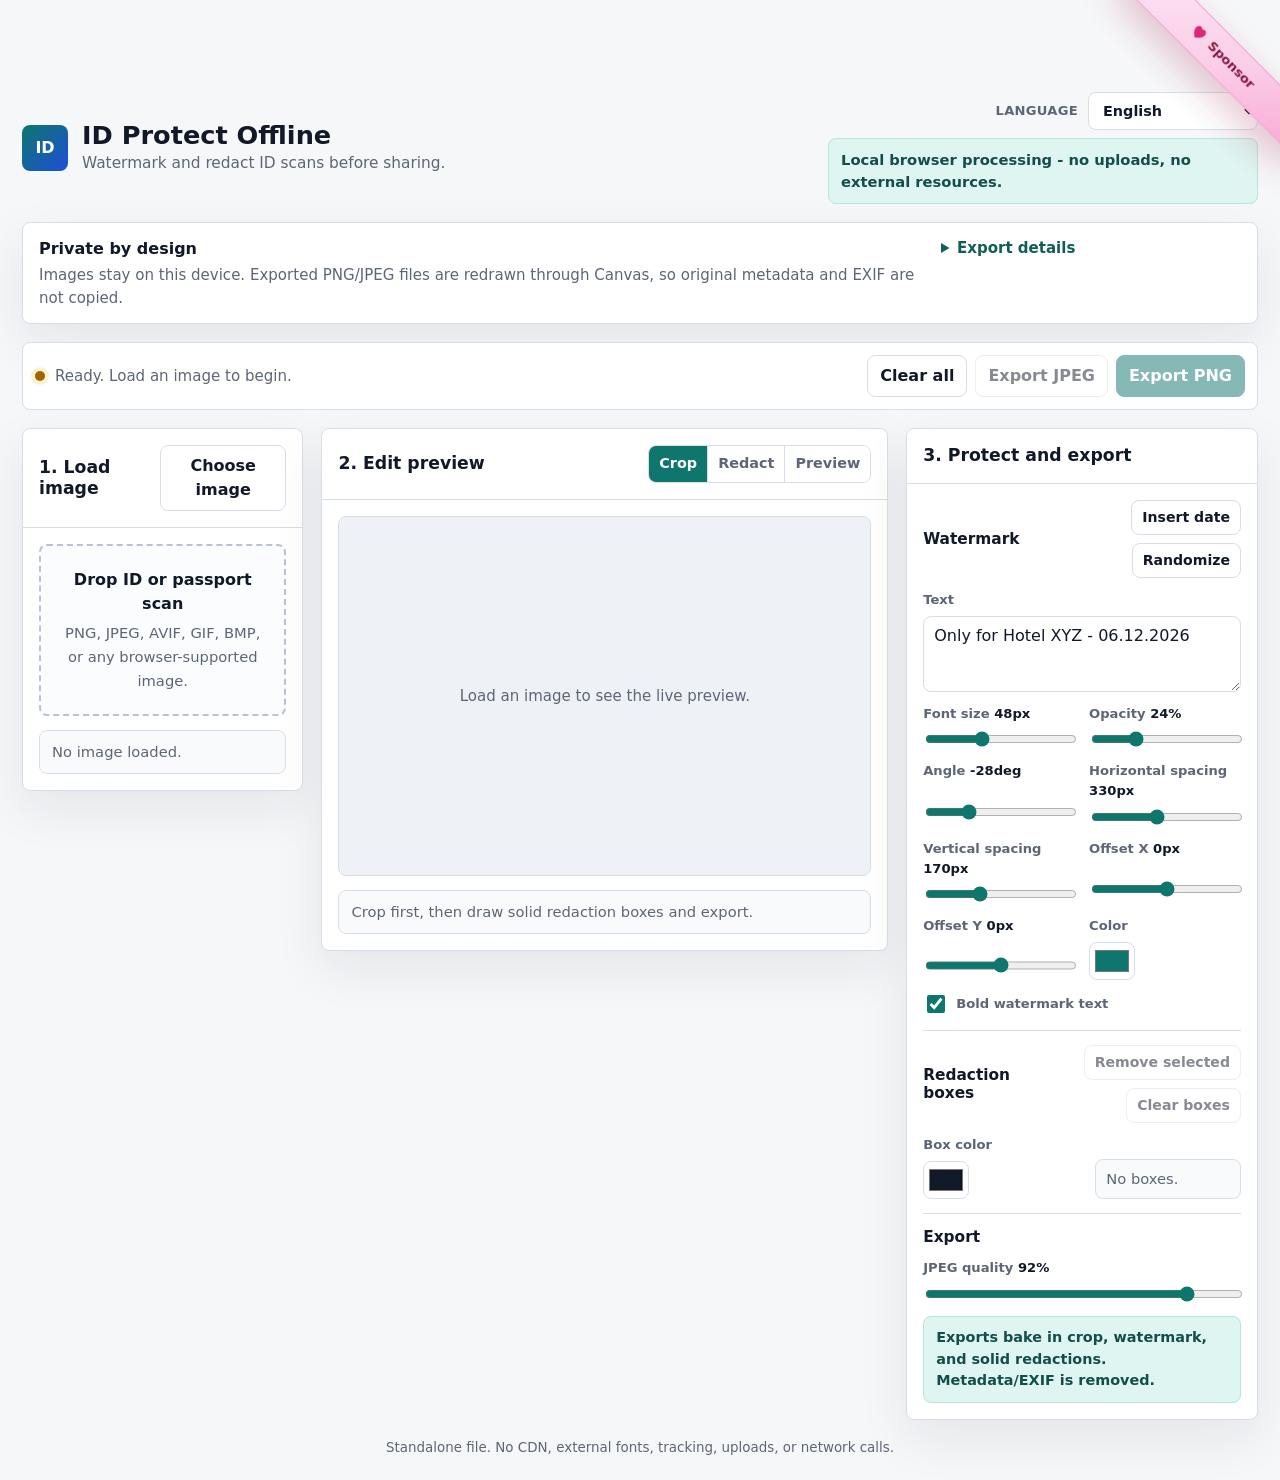
==== commit e56875f8: "Fix watermark visibility on small scans" ====
--- a/index.html
+++ b/index.html
@@ -853,7 +853,7 @@
             <div class="control-grid">
               <label class="field" for="fontSize">
                 <span><span data-i18n="watermark.font_size">Font size</span> <output id="fontSizeValue"></output></span>
-                <input id="fontSize" type="range" min="18" max="120" step="1">
+                <input id="fontSize" type="range" min="8" max="120" step="1">
               </label>
               <label class="field" for="watermarkOpacity">
                 <span><span data-i18n="watermark.opacity">Opacity</span> <output id="opacityValue"></output></span>
@@ -865,11 +865,11 @@
               </label>
               <label class="field" for="spacingX">
                 <span><span data-i18n="watermark.spacing_x">Horizontal spacing</span> <output id="spacingXValue"></output></span>
-                <input id="spacingX" type="range" min="120" max="720" step="10">
+                <input id="spacingX" type="range" min="40" max="720" step="10">
               </label>
               <label class="field" for="spacingY">
                 <span><span data-i18n="watermark.spacing_y">Vertical spacing</span> <output id="spacingYValue"></output></span>
-                <input id="spacingY" type="range" min="70" max="420" step="10">
+                <input id="spacingY" type="range" min="40" max="420" step="10">
               </label>
               <label class="field" for="offsetX">
                 <span><span data-i18n="watermark.offset_x">Offset X</span> <output id="offsetXValue"></output></span>
@@ -937,6 +937,9 @@
   const MIN_CROP_SIDE = 32;
   const MIN_BOX_SIDE = 8;
   const REDACTION_HANDLE_SIZE = 12;
+  const MIN_WATERMARK_FONT_SIZE = 8;
+  const MIN_AUTO_WATERMARK_FONT_SIZE = 4;
+  const WATERMARK_FIT_PADDING = 3;
   const LOCALE_STORAGE_KEY = "idprotect.locale";
   const DEFAULT_LOCALE = "en";
   const SUPPORTED_LOCALES = ["en", "de", "fr"];
@@ -1375,9 +1378,9 @@
     if (!state.image) return;
     const shortSide = Math.min(state.image.width, state.image.height);
     const longSide = Math.max(state.image.width, state.image.height);
-    state.watermark.fontSize = clamp(Math.round(shortSide / 15), 28, 112);
-    state.watermark.spacingX = clamp(Math.round(longSide / 4), 180, 720);
-    state.watermark.spacingY = clamp(Math.round(shortSide / 5), 90, 420);
+    state.watermark.fontSize = clamp(Math.round(shortSide / 18), MIN_WATERMARK_FONT_SIZE, 112);
+    state.watermark.spacingX = clamp(Math.round(longSide / 3), 60, 720);
+    state.watermark.spacingY = clamp(Math.round(shortSide / 3.8), 40, 420);
     state.watermark.offsetX = 0;
     state.watermark.offsetY = 0;
   }
@@ -1393,12 +1396,12 @@
   }
 
   function randomizeWatermark() {
-    const baseSize = state.image ? Math.min(state.image.width, state.image.height) / 15 : DEFAULTS.watermark.fontSize;
+    const baseSize = state.image ? Math.min(state.image.width, state.image.height) / 18 : DEFAULTS.watermark.fontSize;
     state.watermark.angle = Math.round(randomBetween(-38, -18));
     state.watermark.opacity = Number(randomBetween(0.16, 0.34).toFixed(2));
-    state.watermark.fontSize = clamp(Math.round(baseSize * randomBetween(0.86, 1.22)), 24, 120);
-    state.watermark.spacingX = clamp(Math.round((state.image ? Math.max(state.image.width, state.image.height) : 1100) / randomBetween(3.1, 4.6)), 160, 720);
-    state.watermark.spacingY = clamp(Math.round((state.image ? Math.min(state.image.width, state.image.height) : 720) / randomBetween(4.2, 6.2)), 80, 420);
+    state.watermark.fontSize = clamp(Math.round(baseSize * randomBetween(0.86, 1.22)), MIN_WATERMARK_FONT_SIZE, 120);
+    state.watermark.spacingX = clamp(Math.round((state.image ? Math.max(state.image.width, state.image.height) : 1100) / randomBetween(2.7, 4.4)), 60, 720);
+    state.watermark.spacingY = clamp(Math.round((state.image ? Math.min(state.image.width, state.image.height) : 720) / randomBetween(3.3, 5.8)), 40, 420);
     state.watermark.offsetX = Math.round(randomBetween(-120, 120));
     state.watermark.offsetY = Math.round(randomBetween(-90, 90));
     syncControls();
@@ -1652,48 +1655,93 @@
     const lines = text.split(/\r?\n/).map((line) => line.trim()).filter(Boolean);
     if (!lines.length) return;
 
-    const fontSize = clamp(Number(state.watermark.fontSize) || 48, 8, 220);
+    let fontSize = clamp(Number(state.watermark.fontSize) || 48, MIN_WATERMARK_FONT_SIZE, 220);
     const spacingX = Math.max(40, Number(state.watermark.spacingX) || 300);
     const spacingY = Math.max(40, Number(state.watermark.spacingY) || 160);
     const angle = (Number(state.watermark.angle) || 0) * Math.PI / 180;
     const diagonal = Math.sqrt(width * width + height * height) * 1.25;
     const offsetX = Number(state.watermark.offsetX) || 0;
     const offsetY = Number(state.watermark.offsetY) || 0;
-    const lineHeight = fontSize * 1.12;
 
     targetCtx.save();
     targetCtx.globalAlpha = clamp(Number(state.watermark.opacity) || 0.24, 0.01, 1);
     targetCtx.fillStyle = state.watermark.color || "#0f766e";
-    targetCtx.font = `${state.watermark.bold ? "800" : "500"} ${fontSize}px ui-sans-serif, system-ui, -apple-system, BlinkMacSystemFont, "Segoe UI", sans-serif`;
     targetCtx.textAlign = "center";
     targetCtx.textBaseline = "middle";
+
+    let metrics = measureWatermarkBlock(targetCtx, lines, fontSize);
+    const fitScale = watermarkFitScale(metrics.blockWidth, metrics.blockHeight, angle, width, height);
+    if (fitScale < 1) {
+      fontSize = Math.max(MIN_AUTO_WATERMARK_FONT_SIZE, Math.floor(fontSize * fitScale));
+      metrics = measureWatermarkBlock(targetCtx, lines, fontSize);
+    }
+
+    const { blockWidth, blockHeight, lineMetrics } = metrics;
+    const effectiveSpacingX = Math.max(spacingX, blockWidth + fontSize * 0.8);
+    const effectiveSpacingY = Math.max(spacingY, blockHeight + fontSize * 0.6);
+    targetCtx.translate(width / 2, height / 2);
+    targetCtx.rotate(angle);
+
+    const startX = gridStartForCenteredTiles(diagonal, offsetX, effectiveSpacingX);
+    const startY = gridStartForCenteredTiles(diagonal, offsetY, effectiveSpacingY);
+    let drewTile = false;
+    for (let y = startY; y <= diagonal; y += effectiveSpacingY) {
+      for (let x = startX; x <= diagonal; x += effectiveSpacingX) {
+        if (rotatedTextFitsImage(x, y, blockWidth, blockHeight, angle, width, height, WATERMARK_FIT_PADDING)) {
+          drewTile = true;
+          lineMetrics.forEach((line) => {
+            targetCtx.fillText(line.text, x, y + line.y);
+          });
+        }
+      }
+    }
+
+    if (!drewTile && rotatedTextFitsImage(0, 0, blockWidth, blockHeight, angle, width, height, WATERMARK_FIT_PADDING)) {
+      lineMetrics.forEach((line) => {
+        targetCtx.fillText(line.text, 0, line.y);
+      });
+    }
+
+    targetCtx.restore();
+  }
+
+  function measureWatermarkBlock(targetCtx, lines, fontSize) {
+    const lineHeight = fontSize * 1.12;
+    targetCtx.font = `${state.watermark.bold ? "800" : "500"} ${fontSize}px ui-sans-serif, system-ui, -apple-system, BlinkMacSystemFont, "Segoe UI", sans-serif`;
     const blockOffset = -((lines.length - 1) * lineHeight) / 2;
     const lineMetrics = lines.map((line, index) => ({
       text: line,
       width: targetCtx.measureText(line).width,
       y: blockOffset + index * lineHeight
     }));
-    const blockWidth = lineMetrics.reduce((maxWidth, line) => Math.max(maxWidth, line.width), 0);
-    const blockHeight = Math.max(fontSize, (lineMetrics.length - 1) * lineHeight + fontSize);
-    const effectiveSpacingX = Math.max(spacingX, blockWidth + fontSize * 0.8);
-    const effectiveSpacingY = Math.max(spacingY, blockHeight + fontSize * 0.6);
-    targetCtx.translate(width / 2, height / 2);
-    targetCtx.rotate(angle);
-
-    for (let y = -diagonal + offsetY; y <= diagonal; y += effectiveSpacingY) {
-      for (let x = -diagonal + offsetX; x <= diagonal; x += effectiveSpacingX) {
-        if (rotatedTextFitsImage(x, y, blockWidth, blockHeight, angle, width, height)) {
-          lineMetrics.forEach((line) => {
-            targetCtx.fillText(line.text, x, y + line.y);
-          });
-        }
-      }
-    }
-
-    targetCtx.restore();
-  }
-
-  function rotatedTextFitsImage(localX, localY, textWidth, textHeight, angle, imageWidth, imageHeight) {
+    return {
+      lineMetrics,
+      blockWidth: lineMetrics.reduce((maxWidth, line) => Math.max(maxWidth, line.width), 0),
+      blockHeight: Math.max(fontSize, (lineMetrics.length - 1) * lineHeight + fontSize)
+    };
+  }
+
+  function watermarkFitScale(textWidth, textHeight, angle, imageWidth, imageHeight) {
+    const projected = projectedRotatedSize(textWidth, textHeight, angle);
+    const maxWidth = Math.max(1, imageWidth - WATERMARK_FIT_PADDING * 2);
+    const maxHeight = Math.max(1, imageHeight - WATERMARK_FIT_PADDING * 2);
+    return Math.min(1, maxWidth / projected.width, maxHeight / projected.height);
+  }
+
+  function projectedRotatedSize(width, height, angle) {
+    const cos = Math.abs(Math.cos(angle));
+    const sin = Math.abs(Math.sin(angle));
+    return {
+      width: width * cos + height * sin,
+      height: width * sin + height * cos
+    };
+  }
+
+  function gridStartForCenteredTiles(diagonal, offset, spacing) {
+    return -Math.ceil((diagonal + offset) / spacing) * spacing + offset;
+  }
+
+  function rotatedTextFitsImage(localX, localY, textWidth, textHeight, angle, imageWidth, imageHeight, padding) {
     const halfWidth = textWidth / 2;
     const halfHeight = textHeight / 2;
     const cos = Math.cos(angle);
@@ -1710,7 +1758,7 @@
     return corners.every(([x, y]) => {
       const imageX = centerX + x * cos - y * sin;
       const imageY = centerY + x * sin + y * cos;
-      return imageX >= 0 && imageX <= imageWidth && imageY >= 0 && imageY <= imageHeight;
+      return imageX >= padding && imageX <= imageWidth - padding && imageY >= padding && imageY <= imageHeight - padding;
     });
   }
 
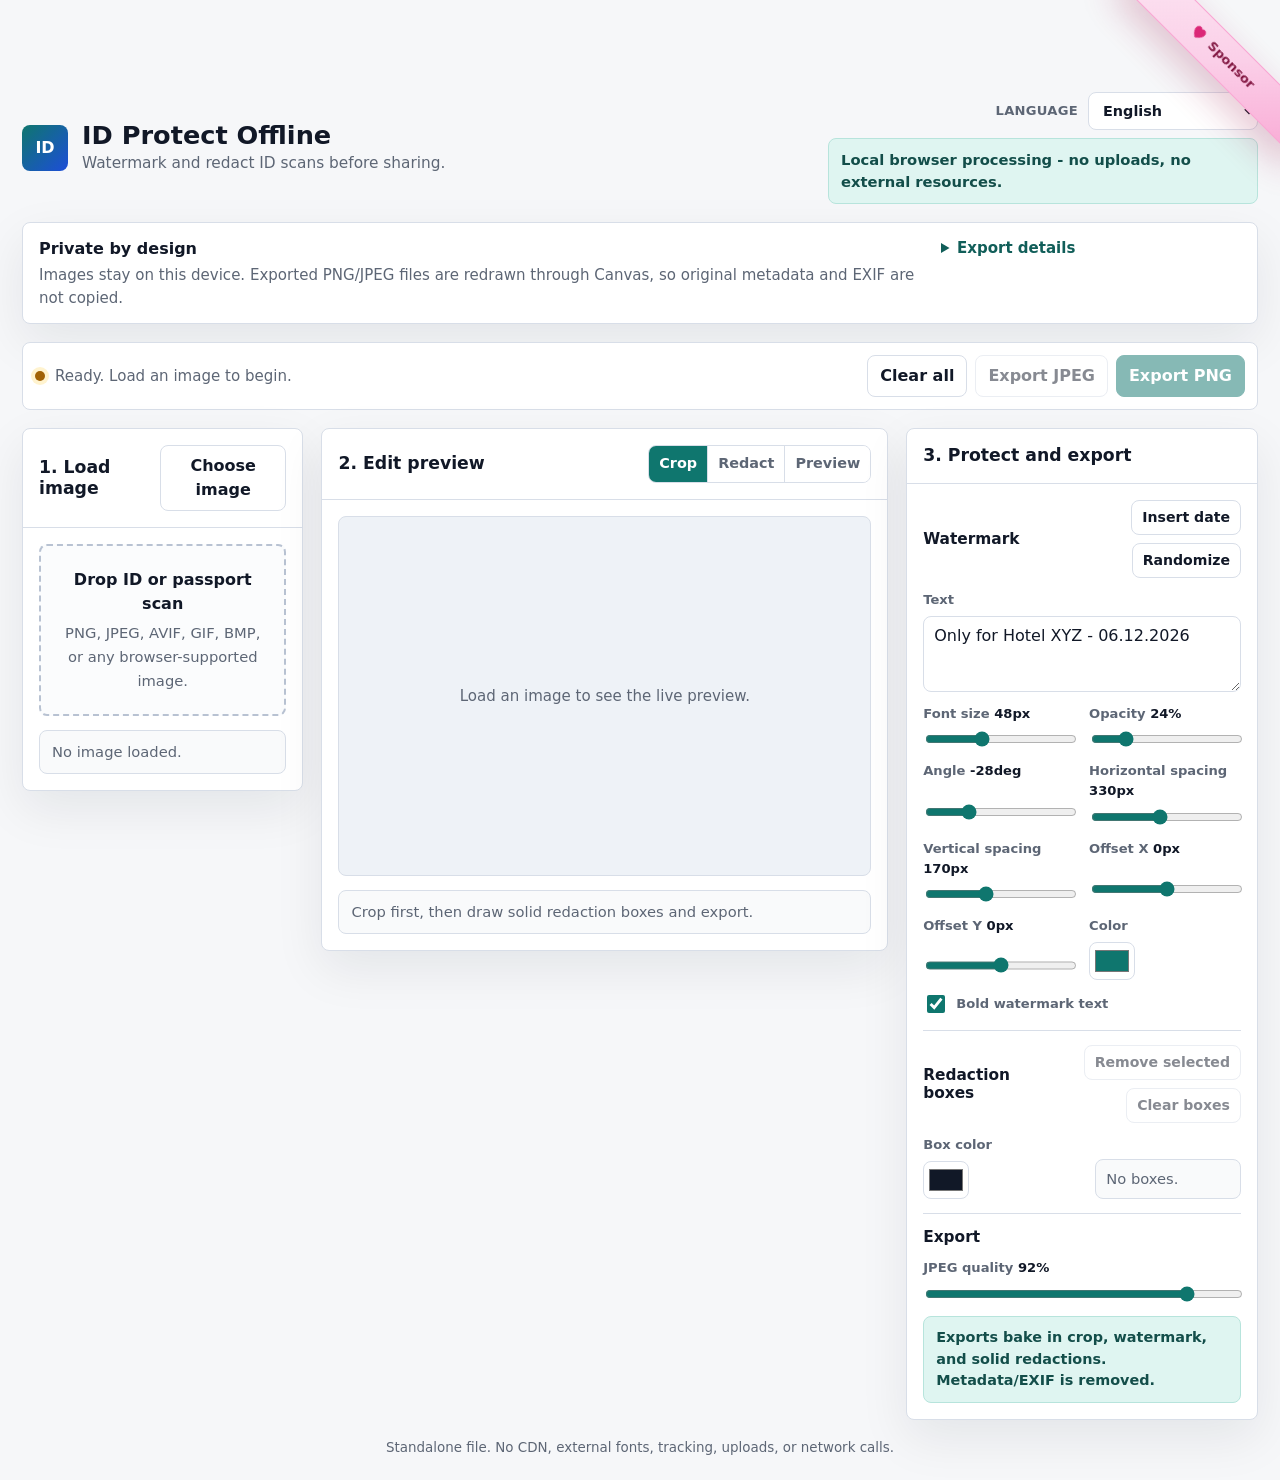
==== commit 4479fd2e: "Improve watermark opacity spacing and layering" ====
--- a/index.html
+++ b/index.html
@@ -820,10 +820,6 @@
                 <option value="compare" data-i18n="preview.compare">Compare</option>
               </select>
             </label>
-            <label class="field compact compare-control" for="compareSplit" id="compareControl">
-              <span data-i18n="preview.split">Split</span>
-              <input id="compareSplit" type="range" min="5" max="95" value="50">
-            </label>
           </div>
           <div class="canvas-frame" id="canvasFrame">
             <canvas id="previewCanvas" data-i18n-aria-label="preview.canvas.aria" aria-label="Image preview"></canvas>
@@ -857,7 +853,7 @@
               </label>
               <label class="field" for="watermarkOpacity">
                 <span><span data-i18n="watermark.opacity">Opacity</span> <output id="opacityValue"></output></span>
-                <input id="watermarkOpacity" type="range" min="0.05" max="0.75" step="0.01">
+                <input id="watermarkOpacity" type="range" min="0.05" max="1" step="0.01">
               </label>
               <label class="field" for="watermarkAngle">
                 <span><span data-i18n="watermark.angle">Angle</span> <output id="angleValue"></output></span>
@@ -865,11 +861,11 @@
               </label>
               <label class="field" for="spacingX">
                 <span><span data-i18n="watermark.spacing_x">Horizontal spacing</span> <output id="spacingXValue"></output></span>
-                <input id="spacingX" type="range" min="40" max="720" step="10">
+                <input id="spacingX" type="range" min="10" max="720" step="10">
               </label>
               <label class="field" for="spacingY">
                 <span><span data-i18n="watermark.spacing_y">Vertical spacing</span> <output id="spacingYValue"></output></span>
-                <input id="spacingY" type="range" min="40" max="420" step="10">
+                <input id="spacingY" type="range" min="10" max="420" step="10">
               </label>
               <label class="field" for="offsetX">
                 <span><span data-i18n="watermark.offset_x">Offset X</span> <output id="offsetXValue"></output></span>
@@ -926,7 +922,7 @@
 
   <script>
 /* Embedded locale resources for ID Protect Offline. */
-window.IDPROTECT_EMBEDDED_LOCALES = {"en":{"app.title":"ID Protect Offline","sponsor.aria":"Sponsor this project on GitHub","sponsor.label":"Sponsor","brand.title":"ID Protect Offline","brand.subtitle":"Watermark and redact ID scans before sharing.","privacy.pill":"Local browser processing - no uploads, no external resources.","language.label":"Language","language.option.en":"English","language.option.de":"Deutsch","language.option.fr":"Français","a11y.skip_to_content":"Skip to content","notice.aria":"Privacy and export notice","notice.title":"Private by design","notice.body":"Images stay on this device. Exported PNG/JPEG files are redrawn through Canvas, so original metadata and EXIF are not copied.","notice.details.summary":"Export details","notice.details.body":"The downloaded file contains the cropped pixels, solid redactions, and repeated watermark. The source file is never uploaded or modified.","session.controls.aria":"Session controls","status.ready":"Ready. Load an image to begin.","status.loading":"Loading image...","status.loaded":"Image loaded. Edit locally and export when ready.","status.exported":"Exported {format} with metadata/EXIF stripped.","status.error.svg":"SVG imports are not accepted for this privacy-focused tool.","status.error.unsupported":"The selected file is not a supported image.","status.error.decode":"Could not decode this image.","button.clear_all":"Clear all","button.export_jpeg":"Export JPEG","button.export_png":"Export PNG","button.choose_image":"Choose image","button.insert_date":"Insert date","button.randomize":"Randomize","button.remove_selected":"Remove selected","button.clear_boxes":"Clear boxes","image.title":"1. Load image","image.dropzone.aria":"Drop an image or choose a file","image.dropzone.title":"Drop ID or passport scan","image.dropzone.hint":"PNG, JPEG, AVIF, GIF, BMP, or any browser-supported image.","image.no_loaded":"No image loaded.","image.reading":"Reading local file...","image.loaded":"{name} - {width} x {height}px. Export will strip metadata/EXIF.","image.error.svg":"Choose a raster image such as PNG, JPEG, AVIF, GIF, BMP, or WebP.","image.error.unsupported":"Choose a browser-supported image file.","image.error.decode":"The browser could not open this image.","preview.title":"2. Edit preview","mode.aria":"Editing mode","mode.crop":"Crop","mode.redact":"Redact","mode.preview":"Preview","preview.view":"View","preview.after":"After","preview.before":"Before","preview.compare":"Compare","preview.split":"Split","preview.canvas.aria":"Image preview","preview.empty":"Load an image to see the live preview.","edit.empty":"Crop first, then draw solid redaction boxes and export.","edit.crop":"Drag the crop edges, corners, or interior. Drag outside the crop to create a new crop.","edit.redact":"Draw a rectangle to redact. Drag a selected box to move it, drag corner handles to resize it, or double-click it to remove it.","edit.preview":"Preview shows the cropped export area with watermark and redactions baked in.","controls.title":"3. Protect and export","watermark.title":"Watermark","watermark.text":"Text","watermark.default_text":"Only for Hotel XYZ - {date}","watermark.font_size":"Font size","watermark.opacity":"Opacity","watermark.angle":"Angle","watermark.spacing_x":"Horizontal spacing","watermark.spacing_y":"Vertical spacing","watermark.offset_x":"Offset X","watermark.offset_y":"Offset Y","watermark.color":"Color","watermark.bold":"Bold watermark text","redaction.title":"Redaction boxes","redaction.box_color":"Box color","redaction.no_boxes":"No boxes.","redaction.boxes_count_one":"1 solid box.","redaction.boxes_count_many":"{count} solid boxes.","export.title":"Export","export.jpeg_quality":"JPEG quality","export.note":"Exports bake in crop, watermark, and solid redactions. Metadata/EXIF is removed.","confirm.reset":"Discard the loaded image, crop, redactions, and watermark settings?","footer.disclaimer":"Standalone file. No CDN, external fonts, tracking, uploads, or network calls."},"de":{"app.title":"ID Protect Offline","sponsor.aria":"Dieses Projekt auf GitHub sponsern","sponsor.label":"Sponsor","brand.title":"ID Protect Offline","brand.subtitle":"ID-Scans vor dem Teilen mit Wasserzeichen und Schwärzungen schützen.","privacy.pill":"Lokale Verarbeitung im Browser - keine Uploads, keine externen Ressourcen.","language.label":"Sprache","language.option.en":"English","language.option.de":"Deutsch","language.option.fr":"Français","a11y.skip_to_content":"Zum Inhalt springen","notice.aria":"Datenschutz- und Exporthinweis","notice.title":"Privat konstruiert","notice.body":"Bilder bleiben auf diesem Gerät. Exportierte PNG/JPEG-Dateien werden über Canvas neu gezeichnet, daher werden ursprüngliche Metadaten und EXIF nicht kopiert.","notice.details.summary":"Exportdetails","notice.details.body":"Die heruntergeladene Datei enthält die zugeschnittenen Pixel, feste Schwärzungen und das wiederholte Wasserzeichen. Die Quelldatei wird nie hochgeladen oder verändert.","session.controls.aria":"Sitzungssteuerung","status.ready":"Bereit. Bild laden, um zu beginnen.","status.loading":"Bild wird geladen...","status.loaded":"Bild geladen. Lokal bearbeiten und anschließend exportieren.","status.exported":"{format} exportiert; Metadaten/EXIF wurden entfernt.","status.error.svg":"SVG-Importe werden für dieses datenschutzorientierte Tool nicht akzeptiert.","status.error.unsupported":"Die ausgewählte Datei ist kein unterstütztes Bild.","status.error.decode":"Dieses Bild konnte nicht dekodiert werden.","button.clear_all":"Alles löschen","button.export_jpeg":"JPEG exportieren","button.export_png":"PNG exportieren","button.choose_image":"Bild wählen","button.insert_date":"Datum einfügen","button.randomize":"Zufällig","button.remove_selected":"Auswahl entfernen","button.clear_boxes":"Boxen löschen","image.title":"1. Bild laden","image.dropzone.aria":"Bild ablegen oder Datei auswählen","image.dropzone.title":"ID- oder Pass-Scan ablegen","image.dropzone.hint":"PNG, JPEG, AVIF, GIF, BMP oder ein anderes vom Browser unterstütztes Bild.","image.no_loaded":"Kein Bild geladen.","image.reading":"Lokale Datei wird gelesen...","image.loaded":"{name} - {width} x {height}px. Beim Export werden Metadaten/EXIF entfernt.","image.error.svg":"Wähle ein Rasterbild wie PNG, JPEG, AVIF, GIF, BMP oder WebP.","image.error.unsupported":"Wähle eine vom Browser unterstützte Bilddatei.","image.error.decode":"Der Browser konnte dieses Bild nicht öffnen.","preview.title":"2. Vorschau bearbeiten","mode.aria":"Bearbeitungsmodus","mode.crop":"Zuschneiden","mode.redact":"Schwärzen","mode.preview":"Vorschau","preview.view":"Ansicht","preview.after":"Nachher","preview.before":"Vorher","preview.compare":"Vergleich","preview.split":"Teilung","preview.canvas.aria":"Bildvorschau","preview.empty":"Lade ein Bild, um die Live-Vorschau zu sehen.","edit.empty":"Zuerst zuschneiden, dann feste Schwärzungsboxen zeichnen und exportieren.","edit.crop":"Ziehe Kanten, Ecken oder den Innenbereich des Zuschnitts. Ziehe außerhalb des Zuschnitts, um einen neuen Zuschnitt zu erstellen.","edit.redact":"Zeichne ein Rechteck zum Schwärzen. Ziehe eine ausgewählte Box zum Verschieben, ziehe Eckgriffe zum Skalieren oder doppelklicke sie zum Entfernen.","edit.preview":"Die Vorschau zeigt den zugeschnittenen Exportbereich mit eingebranntem Wasserzeichen und Schwärzungen.","controls.title":"3. Schützen und exportieren","watermark.title":"Wasserzeichen","watermark.text":"Text","watermark.default_text":"Nur für Hotel XYZ - {date}","watermark.font_size":"Schriftgröße","watermark.opacity":"Deckkraft","watermark.angle":"Winkel","watermark.spacing_x":"Horizontaler Abstand","watermark.spacing_y":"Vertikaler Abstand","watermark.offset_x":"Versatz X","watermark.offset_y":"Versatz Y","watermark.color":"Farbe","watermark.bold":"Wasserzeichen fett","redaction.title":"Schwärzungsboxen","redaction.box_color":"Boxfarbe","redaction.no_boxes":"Keine Boxen.","redaction.boxes_count_one":"1 feste Box.","redaction.boxes_count_many":"{count} feste Boxen.","export.title":"Export","export.jpeg_quality":"JPEG-Qualität","export.note":"Exporte enthalten Zuschnitt, Wasserzeichen und feste Schwärzungen. Metadaten/EXIF werden entfernt.","confirm.reset":"Geladenes Bild, Zuschnitt, Schwärzungen und Wasserzeichen-Einstellungen verwerfen?","footer.disclaimer":"Eigenständige Datei. Kein CDN, keine externen Schriften, kein Tracking, keine Uploads und keine Netzwerkaufrufe."},"fr":{"app.title":"ID Protect Offline","sponsor.aria":"Soutenir ce projet sur GitHub","sponsor.label":"Sponsor","brand.title":"ID Protect Offline","brand.subtitle":"Ajoutez un filigrane et masquez les scans d'identité avant partage.","privacy.pill":"Traitement local dans le navigateur - aucun téléversement, aucune ressource externe.","language.label":"Langue","language.option.en":"English","language.option.de":"Deutsch","language.option.fr":"Français","a11y.skip_to_content":"Aller au contenu","notice.aria":"Note de confidentialité et d'export","notice.title":"Conçu pour rester privé","notice.body":"Les images restent sur cet appareil. Les fichiers PNG/JPEG exportés sont redessinés avec Canvas, donc les métadonnées et EXIF d'origine ne sont pas copiés.","notice.details.summary":"Détails d'export","notice.details.body":"Le fichier téléchargé contient les pixels recadrés, les masquages pleins et le filigrane répété. Le fichier source n'est jamais téléversé ni modifié.","session.controls.aria":"Commandes de session","status.ready":"Prêt. Chargez une image pour commencer.","status.loading":"Chargement de l'image...","status.loaded":"Image chargée. Modifiez localement puis exportez.","status.exported":"{format} exporté avec métadonnées/EXIF supprimés.","status.error.svg":"Les imports SVG ne sont pas acceptés pour cet outil axé sur la confidentialité.","status.error.unsupported":"Le fichier sélectionné n'est pas une image prise en charge.","status.error.decode":"Impossible de décoder cette image.","button.clear_all":"Tout effacer","button.export_jpeg":"Exporter JPEG","button.export_png":"Exporter PNG","button.choose_image":"Choisir une image","button.insert_date":"Insérer la date","button.randomize":"Aléatoire","button.remove_selected":"Supprimer la sélection","button.clear_boxes":"Effacer les zones","image.title":"1. Charger l'image","image.dropzone.aria":"Déposer une image ou choisir un fichier","image.dropzone.title":"Déposer un scan d'identité ou de passeport","image.dropzone.hint":"PNG, JPEG, AVIF, GIF, BMP ou toute image prise en charge par le navigateur.","image.no_loaded":"Aucune image chargée.","image.reading":"Lecture du fichier local...","image.loaded":"{name} - {width} x {height}px. L'export supprimera les métadonnées/EXIF.","image.error.svg":"Choisissez une image matricielle comme PNG, JPEG, AVIF, GIF, BMP ou WebP.","image.error.unsupported":"Choisissez un fichier image pris en charge par le navigateur.","image.error.decode":"Le navigateur n'a pas pu ouvrir cette image.","preview.title":"2. Aperçu d'édition","mode.aria":"Mode d'édition","mode.crop":"Recadrer","mode.redact":"Masquer","mode.preview":"Aperçu","preview.view":"Vue","preview.after":"Après","preview.before":"Avant","preview.compare":"Comparer","preview.split":"Séparation","preview.canvas.aria":"Aperçu de l'image","preview.empty":"Chargez une image pour afficher l'aperçu.","edit.empty":"Recadrez d'abord, puis dessinez des zones de masquage pleines et exportez.","edit.crop":"Faites glisser les bords, les coins ou l'intérieur du recadrage. Glissez hors du recadrage pour en créer un nouveau.","edit.redact":"Dessinez un rectangle pour masquer. Glissez une zone sélectionnée pour la déplacer, glissez ses poignées d'angle pour la redimensionner ou double-cliquez dessus pour la supprimer.","edit.preview":"L'aperçu montre la zone d'export recadrée avec filigrane et masquages intégrés.","controls.title":"3. Protéger et exporter","watermark.title":"Filigrane","watermark.text":"Texte","watermark.default_text":"Uniquement pour Hotel XYZ - {date}","watermark.font_size":"Taille de police","watermark.opacity":"Opacité","watermark.angle":"Angle","watermark.spacing_x":"Espacement horizontal","watermark.spacing_y":"Espacement vertical","watermark.offset_x":"Décalage X","watermark.offset_y":"Décalage Y","watermark.color":"Couleur","watermark.bold":"Texte du filigrane en gras","redaction.title":"Zones de masquage","redaction.box_color":"Couleur des zones","redaction.no_boxes":"Aucune zone.","redaction.boxes_count_one":"1 zone pleine.","redaction.boxes_count_many":"{count} zones pleines.","export.title":"Export","export.jpeg_quality":"Qualité JPEG","export.note":"Les exports intègrent recadrage, filigrane et masquages pleins. Les métadonnées/EXIF sont supprimés.","confirm.reset":"Supprimer l'image chargée, le recadrage, les masquages et les réglages du filigrane ?","footer.disclaimer":"Fichier autonome. Aucun CDN, police externe, suivi, téléversement ni appel réseau."}};
+window.IDPROTECT_EMBEDDED_LOCALES = {"en":{"app.title":"ID Protect Offline","sponsor.aria":"Sponsor this project on GitHub","sponsor.label":"Sponsor","brand.title":"ID Protect Offline","brand.subtitle":"Watermark and redact ID scans before sharing.","privacy.pill":"Local browser processing - no uploads, no external resources.","language.label":"Language","language.option.en":"English","language.option.de":"Deutsch","language.option.fr":"Français","a11y.skip_to_content":"Skip to content","notice.aria":"Privacy and export notice","notice.title":"Private by design","notice.body":"Images stay on this device. Exported PNG/JPEG files are redrawn through Canvas, so original metadata and EXIF are not copied.","notice.details.summary":"Export details","notice.details.body":"The downloaded file contains the cropped pixels, solid redactions, and repeated watermark. The source file is never uploaded or modified.","session.controls.aria":"Session controls","status.ready":"Ready. Load an image to begin.","status.loading":"Loading image...","status.loaded":"Image loaded. Edit locally and export when ready.","status.exported":"Exported {format} with metadata/EXIF stripped.","status.error.svg":"SVG imports are not accepted for this privacy-focused tool.","status.error.unsupported":"The selected file is not a supported image.","status.error.decode":"Could not decode this image.","button.clear_all":"Clear all","button.export_jpeg":"Export JPEG","button.export_png":"Export PNG","button.choose_image":"Choose image","button.insert_date":"Insert date","button.randomize":"Randomize","button.remove_selected":"Remove selected","button.clear_boxes":"Clear boxes","image.title":"1. Load image","image.dropzone.aria":"Drop an image or choose a file","image.dropzone.title":"Drop ID or passport scan","image.dropzone.hint":"PNG, JPEG, AVIF, GIF, BMP, or any browser-supported image.","image.no_loaded":"No image loaded.","image.reading":"Reading local file...","image.loaded":"{name} - {width} x {height}px. Export will strip metadata/EXIF.","image.error.svg":"Choose a raster image such as PNG, JPEG, AVIF, GIF, BMP, or WebP.","image.error.unsupported":"Choose a browser-supported image file.","image.error.decode":"The browser could not open this image.","preview.title":"2. Edit preview","mode.aria":"Editing mode","mode.crop":"Crop","mode.redact":"Redact","mode.preview":"Preview","preview.view":"View","preview.after":"After","preview.before":"Before","preview.compare":"Compare","preview.canvas.aria":"Image preview","preview.empty":"Load an image to see the live preview.","edit.empty":"Crop first, then draw solid redaction boxes and export.","edit.crop":"Drag the crop edges, corners, or interior. Drag outside the crop to create a new crop.","edit.redact":"Draw a rectangle to redact. Drag a selected box to move it, drag corner handles to resize it, or double-click it to remove it.","edit.preview":"Preview shows the cropped export area with watermark and redactions baked in.","controls.title":"3. Protect and export","watermark.title":"Watermark","watermark.text":"Text","watermark.default_text":"Only for Hotel XYZ - {date}","watermark.font_size":"Font size","watermark.opacity":"Opacity","watermark.angle":"Angle","watermark.spacing_x":"Horizontal spacing","watermark.spacing_y":"Vertical spacing","watermark.offset_x":"Offset X","watermark.offset_y":"Offset Y","watermark.color":"Color","watermark.bold":"Bold watermark text","redaction.title":"Redaction boxes","redaction.box_color":"Box color","redaction.no_boxes":"No boxes.","redaction.boxes_count_one":"1 solid box.","redaction.boxes_count_many":"{count} solid boxes.","export.title":"Export","export.jpeg_quality":"JPEG quality","export.note":"Exports bake in crop, watermark, and solid redactions. Metadata/EXIF is removed.","confirm.reset":"Discard the loaded image, crop, redactions, and watermark settings?","footer.disclaimer":"Standalone file. No CDN, external fonts, tracking, uploads, or network calls."},"de":{"app.title":"ID Protect Offline","sponsor.aria":"Dieses Projekt auf GitHub sponsern","sponsor.label":"Sponsor","brand.title":"ID Protect Offline","brand.subtitle":"ID-Scans vor dem Teilen mit Wasserzeichen und Schwärzungen schützen.","privacy.pill":"Lokale Verarbeitung im Browser - keine Uploads, keine externen Ressourcen.","language.label":"Sprache","language.option.en":"English","language.option.de":"Deutsch","language.option.fr":"Français","a11y.skip_to_content":"Zum Inhalt springen","notice.aria":"Datenschutz- und Exporthinweis","notice.title":"Privat konstruiert","notice.body":"Bilder bleiben auf diesem Gerät. Exportierte PNG/JPEG-Dateien werden über Canvas neu gezeichnet, daher werden ursprüngliche Metadaten und EXIF nicht kopiert.","notice.details.summary":"Exportdetails","notice.details.body":"Die heruntergeladene Datei enthält die zugeschnittenen Pixel, feste Schwärzungen und das wiederholte Wasserzeichen. Die Quelldatei wird nie hochgeladen oder verändert.","session.controls.aria":"Sitzungssteuerung","status.ready":"Bereit. Bild laden, um zu beginnen.","status.loading":"Bild wird geladen...","status.loaded":"Bild geladen. Lokal bearbeiten und anschließend exportieren.","status.exported":"{format} exportiert; Metadaten/EXIF wurden entfernt.","status.error.svg":"SVG-Importe werden für dieses datenschutzorientierte Tool nicht akzeptiert.","status.error.unsupported":"Die ausgewählte Datei ist kein unterstütztes Bild.","status.error.decode":"Dieses Bild konnte nicht dekodiert werden.","button.clear_all":"Alles löschen","button.export_jpeg":"JPEG exportieren","button.export_png":"PNG exportieren","button.choose_image":"Bild wählen","button.insert_date":"Datum einfügen","button.randomize":"Zufällig","button.remove_selected":"Auswahl entfernen","button.clear_boxes":"Boxen löschen","image.title":"1. Bild laden","image.dropzone.aria":"Bild ablegen oder Datei auswählen","image.dropzone.title":"ID- oder Pass-Scan ablegen","image.dropzone.hint":"PNG, JPEG, AVIF, GIF, BMP oder ein anderes vom Browser unterstütztes Bild.","image.no_loaded":"Kein Bild geladen.","image.reading":"Lokale Datei wird gelesen...","image.loaded":"{name} - {width} x {height}px. Beim Export werden Metadaten/EXIF entfernt.","image.error.svg":"Wähle ein Rasterbild wie PNG, JPEG, AVIF, GIF, BMP oder WebP.","image.error.unsupported":"Wähle eine vom Browser unterstützte Bilddatei.","image.error.decode":"Der Browser konnte dieses Bild nicht öffnen.","preview.title":"2. Vorschau bearbeiten","mode.aria":"Bearbeitungsmodus","mode.crop":"Zuschneiden","mode.redact":"Schwärzen","mode.preview":"Vorschau","preview.view":"Ansicht","preview.after":"Nachher","preview.before":"Vorher","preview.compare":"Vergleich","preview.canvas.aria":"Bildvorschau","preview.empty":"Lade ein Bild, um die Live-Vorschau zu sehen.","edit.empty":"Zuerst zuschneiden, dann feste Schwärzungsboxen zeichnen und exportieren.","edit.crop":"Ziehe Kanten, Ecken oder den Innenbereich des Zuschnitts. Ziehe außerhalb des Zuschnitts, um einen neuen Zuschnitt zu erstellen.","edit.redact":"Zeichne ein Rechteck zum Schwärzen. Ziehe eine ausgewählte Box zum Verschieben, ziehe Eckgriffe zum Skalieren oder doppelklicke sie zum Entfernen.","edit.preview":"Die Vorschau zeigt den zugeschnittenen Exportbereich mit eingebranntem Wasserzeichen und Schwärzungen.","controls.title":"3. Schützen und exportieren","watermark.title":"Wasserzeichen","watermark.text":"Text","watermark.default_text":"Nur für Hotel XYZ - {date}","watermark.font_size":"Schriftgröße","watermark.opacity":"Deckkraft","watermark.angle":"Winkel","watermark.spacing_x":"Horizontaler Abstand","watermark.spacing_y":"Vertikaler Abstand","watermark.offset_x":"Versatz X","watermark.offset_y":"Versatz Y","watermark.color":"Farbe","watermark.bold":"Wasserzeichen fett","redaction.title":"Schwärzungsboxen","redaction.box_color":"Boxfarbe","redaction.no_boxes":"Keine Boxen.","redaction.boxes_count_one":"1 feste Box.","redaction.boxes_count_many":"{count} feste Boxen.","export.title":"Export","export.jpeg_quality":"JPEG-Qualität","export.note":"Exporte enthalten Zuschnitt, Wasserzeichen und feste Schwärzungen. Metadaten/EXIF werden entfernt.","confirm.reset":"Geladenes Bild, Zuschnitt, Schwärzungen und Wasserzeichen-Einstellungen verwerfen?","footer.disclaimer":"Eigenständige Datei. Kein CDN, keine externen Schriften, kein Tracking, keine Uploads und keine Netzwerkaufrufe."},"fr":{"app.title":"ID Protect Offline","sponsor.aria":"Soutenir ce projet sur GitHub","sponsor.label":"Sponsor","brand.title":"ID Protect Offline","brand.subtitle":"Ajoutez un filigrane et masquez les scans d'identité avant partage.","privacy.pill":"Traitement local dans le navigateur - aucun téléversement, aucune ressource externe.","language.label":"Langue","language.option.en":"English","language.option.de":"Deutsch","language.option.fr":"Français","a11y.skip_to_content":"Aller au contenu","notice.aria":"Note de confidentialité et d'export","notice.title":"Conçu pour rester privé","notice.body":"Les images restent sur cet appareil. Les fichiers PNG/JPEG exportés sont redessinés avec Canvas, donc les métadonnées et EXIF d'origine ne sont pas copiés.","notice.details.summary":"Détails d'export","notice.details.body":"Le fichier téléchargé contient les pixels recadrés, les masquages pleins et le filigrane répété. Le fichier source n'est jamais téléversé ni modifié.","session.controls.aria":"Commandes de session","status.ready":"Prêt. Chargez une image pour commencer.","status.loading":"Chargement de l'image...","status.loaded":"Image chargée. Modifiez localement puis exportez.","status.exported":"{format} exporté avec métadonnées/EXIF supprimés.","status.error.svg":"Les imports SVG ne sont pas acceptés pour cet outil axé sur la confidentialité.","status.error.unsupported":"Le fichier sélectionné n'est pas une image prise en charge.","status.error.decode":"Impossible de décoder cette image.","button.clear_all":"Tout effacer","button.export_jpeg":"Exporter JPEG","button.export_png":"Exporter PNG","button.choose_image":"Choisir une image","button.insert_date":"Insérer la date","button.randomize":"Aléatoire","button.remove_selected":"Supprimer la sélection","button.clear_boxes":"Effacer les zones","image.title":"1. Charger l'image","image.dropzone.aria":"Déposer une image ou choisir un fichier","image.dropzone.title":"Déposer un scan d'identité ou de passeport","image.dropzone.hint":"PNG, JPEG, AVIF, GIF, BMP ou toute image prise en charge par le navigateur.","image.no_loaded":"Aucune image chargée.","image.reading":"Lecture du fichier local...","image.loaded":"{name} - {width} x {height}px. L'export supprimera les métadonnées/EXIF.","image.error.svg":"Choisissez une image matricielle comme PNG, JPEG, AVIF, GIF, BMP ou WebP.","image.error.unsupported":"Choisissez un fichier image pris en charge par le navigateur.","image.error.decode":"Le navigateur n'a pas pu ouvrir cette image.","preview.title":"2. Aperçu d'édition","mode.aria":"Mode d'édition","mode.crop":"Recadrer","mode.redact":"Masquer","mode.preview":"Aperçu","preview.view":"Vue","preview.after":"Après","preview.before":"Avant","preview.compare":"Comparer","preview.canvas.aria":"Aperçu de l'image","preview.empty":"Chargez une image pour afficher l'aperçu.","edit.empty":"Recadrez d'abord, puis dessinez des zones de masquage pleines et exportez.","edit.crop":"Faites glisser les bords, les coins ou l'intérieur du recadrage. Glissez hors du recadrage pour en créer un nouveau.","edit.redact":"Dessinez un rectangle pour masquer. Glissez une zone sélectionnée pour la déplacer, glissez ses poignées d'angle pour la redimensionner ou double-cliquez dessus pour la supprimer.","edit.preview":"L'aperçu montre la zone d'export recadrée avec filigrane et masquages intégrés.","controls.title":"3. Protéger et exporter","watermark.title":"Filigrane","watermark.text":"Texte","watermark.default_text":"Uniquement pour Hotel XYZ - {date}","watermark.font_size":"Taille de police","watermark.opacity":"Opacité","watermark.angle":"Angle","watermark.spacing_x":"Espacement horizontal","watermark.spacing_y":"Espacement vertical","watermark.offset_x":"Décalage X","watermark.offset_y":"Décalage Y","watermark.color":"Couleur","watermark.bold":"Texte du filigrane en gras","redaction.title":"Zones de masquage","redaction.box_color":"Couleur des zones","redaction.no_boxes":"Aucune zone.","redaction.boxes_count_one":"1 zone pleine.","redaction.boxes_count_many":"{count} zones pleines.","export.title":"Export","export.jpeg_quality":"Qualité JPEG","export.note":"Les exports intègrent recadrage, filigrane et masquages pleins. Les métadonnées/EXIF sont supprimés.","confirm.reset":"Supprimer l'image chargée, le recadrage, les masquages et les réglages du filigrane ?","footer.disclaimer":"Fichier autonome. Aucun CDN, police externe, suivi, téléversement ni appel réseau."}};
   </script>
   <script>
 (() => {
@@ -938,8 +934,6 @@
   const MIN_BOX_SIDE = 8;
   const REDACTION_HANDLE_SIZE = 12;
   const MIN_WATERMARK_FONT_SIZE = 8;
-  const MIN_AUTO_WATERMARK_FONT_SIZE = 4;
-  const WATERMARK_FIT_PADDING = 3;
   const LOCALE_STORAGE_KEY = "idprotect.locale";
   const DEFAULT_LOCALE = "en";
   const SUPPORTED_LOCALES = ["en", "de", "fr"];
@@ -981,8 +975,6 @@
     editMessage: document.getElementById("editMessage"),
     previewToolbar: document.querySelector(".preview-toolbar"),
     previewMode: document.getElementById("previewMode"),
-    compareControl: document.getElementById("compareControl"),
-    compareSplit: document.getElementById("compareSplit"),
     modeButtons: Array.from(document.querySelectorAll("[data-mode]")),
     watermarkText: document.getElementById("watermarkText"),
     insertDateButton: document.getElementById("insertDateButton"),
@@ -1219,7 +1211,6 @@
     elements.redactionColor.value = state.redactionColor;
     elements.jpegQuality.value = String(state.jpegQuality);
     elements.previewMode.value = state.previewMode;
-    elements.compareSplit.value = String(state.compareSplit);
     updateReadouts();
     updateModeButtons();
     updateButtons();
@@ -1233,7 +1224,6 @@
     elements.removeBoxButton.disabled = !hasSelectedBox;
     elements.clearBoxesButton.disabled = state.redactions.length === 0;
     elements.previewToolbar.hidden = state.toolMode !== "preview";
-    elements.compareControl.hidden = state.previewMode !== "compare";
     elements.redactionMessage.textContent = redactionCountText();
   }
 
@@ -1380,7 +1370,7 @@
     const longSide = Math.max(state.image.width, state.image.height);
     state.watermark.fontSize = clamp(Math.round(shortSide / 18), MIN_WATERMARK_FONT_SIZE, 112);
     state.watermark.spacingX = clamp(Math.round(longSide / 3), 60, 720);
-    state.watermark.spacingY = clamp(Math.round(shortSide / 3.8), 40, 420);
+    state.watermark.spacingY = clamp(Math.round(shortSide / 5), 40, 420);
     state.watermark.offsetX = 0;
     state.watermark.offsetY = 0;
   }
@@ -1640,8 +1630,8 @@
     targetCtx.fillStyle = "#ffffff";
     targetCtx.fillRect(0, 0, crop.w, crop.h);
     targetCtx.drawImage(state.image.bitmap, crop.x, crop.y, crop.w, crop.h, 0, 0, crop.w, crop.h);
+    drawRedactions(targetCtx, crop.x, crop.y, crop.w, crop.h);
     drawWatermark(targetCtx, crop.w, crop.h);
-    drawRedactions(targetCtx, crop.x, crop.y, crop.w, crop.h);
     if (options && options.showSelection) {
       drawRedactionSelection(targetCtx, crop.x, crop.y, scale);
     }
@@ -1655,11 +1645,10 @@
     const lines = text.split(/\r?\n/).map((line) => line.trim()).filter(Boolean);
     if (!lines.length) return;
 
-    let fontSize = clamp(Number(state.watermark.fontSize) || 48, MIN_WATERMARK_FONT_SIZE, 220);
+    const fontSize = clamp(Number(state.watermark.fontSize) || 48, MIN_WATERMARK_FONT_SIZE, 220);
     const spacingX = Math.max(40, Number(state.watermark.spacingX) || 300);
     const spacingY = Math.max(40, Number(state.watermark.spacingY) || 160);
     const angle = (Number(state.watermark.angle) || 0) * Math.PI / 180;
-    const diagonal = Math.sqrt(width * width + height * height) * 1.25;
     const offsetX = Number(state.watermark.offsetX) || 0;
     const offsetY = Number(state.watermark.offsetY) || 0;
 
@@ -1669,37 +1658,22 @@
     targetCtx.textAlign = "center";
     targetCtx.textBaseline = "middle";
 
-    let metrics = measureWatermarkBlock(targetCtx, lines, fontSize);
-    const fitScale = watermarkFitScale(metrics.blockWidth, metrics.blockHeight, angle, width, height);
-    if (fitScale < 1) {
-      fontSize = Math.max(MIN_AUTO_WATERMARK_FONT_SIZE, Math.floor(fontSize * fitScale));
-      metrics = measureWatermarkBlock(targetCtx, lines, fontSize);
-    }
-
+    const metrics = measureWatermarkBlock(targetCtx, lines, fontSize);
     const { blockWidth, blockHeight, lineMetrics } = metrics;
-    const effectiveSpacingX = Math.max(spacingX, blockWidth + fontSize * 0.8);
-    const effectiveSpacingY = Math.max(spacingY, blockHeight + fontSize * 0.6);
+    const effectiveSpacingX = Math.max(spacingX, blockWidth + fontSize * 0.35);
+    const effectiveSpacingY = Math.max(spacingY, blockHeight + fontSize * 0.45);
+    const diagonal = Math.sqrt(width * width + height * height) + blockWidth + blockHeight;
     targetCtx.translate(width / 2, height / 2);
     targetCtx.rotate(angle);
 
     const startX = gridStartForCenteredTiles(diagonal, offsetX, effectiveSpacingX);
     const startY = gridStartForCenteredTiles(diagonal, offsetY, effectiveSpacingY);
-    let drewTile = false;
     for (let y = startY; y <= diagonal; y += effectiveSpacingY) {
       for (let x = startX; x <= diagonal; x += effectiveSpacingX) {
-        if (rotatedTextFitsImage(x, y, blockWidth, blockHeight, angle, width, height, WATERMARK_FIT_PADDING)) {
-          drewTile = true;
-          lineMetrics.forEach((line) => {
-            targetCtx.fillText(line.text, x, y + line.y);
-          });
-        }
+        lineMetrics.forEach((line) => {
+          targetCtx.fillText(line.text, x, y + line.y);
+        });
       }
-    }
-
-    if (!drewTile && rotatedTextFitsImage(0, 0, blockWidth, blockHeight, angle, width, height, WATERMARK_FIT_PADDING)) {
-      lineMetrics.forEach((line) => {
-        targetCtx.fillText(line.text, 0, line.y);
-      });
     }
 
     targetCtx.restore();
@@ -1721,45 +1695,8 @@
     };
   }
 
-  function watermarkFitScale(textWidth, textHeight, angle, imageWidth, imageHeight) {
-    const projected = projectedRotatedSize(textWidth, textHeight, angle);
-    const maxWidth = Math.max(1, imageWidth - WATERMARK_FIT_PADDING * 2);
-    const maxHeight = Math.max(1, imageHeight - WATERMARK_FIT_PADDING * 2);
-    return Math.min(1, maxWidth / projected.width, maxHeight / projected.height);
-  }
-
-  function projectedRotatedSize(width, height, angle) {
-    const cos = Math.abs(Math.cos(angle));
-    const sin = Math.abs(Math.sin(angle));
-    return {
-      width: width * cos + height * sin,
-      height: width * sin + height * cos
-    };
-  }
-
   function gridStartForCenteredTiles(diagonal, offset, spacing) {
     return -Math.ceil((diagonal + offset) / spacing) * spacing + offset;
-  }
-
-  function rotatedTextFitsImage(localX, localY, textWidth, textHeight, angle, imageWidth, imageHeight, padding) {
-    const halfWidth = textWidth / 2;
-    const halfHeight = textHeight / 2;
-    const cos = Math.cos(angle);
-    const sin = Math.sin(angle);
-    const centerX = imageWidth / 2;
-    const centerY = imageHeight / 2;
-    const corners = [
-      [localX - halfWidth, localY - halfHeight],
-      [localX + halfWidth, localY - halfHeight],
-      [localX + halfWidth, localY + halfHeight],
-      [localX - halfWidth, localY + halfHeight]
-    ];
-
-    return corners.every(([x, y]) => {
-      const imageX = centerX + x * cos - y * sin;
-      const imageY = centerY + x * sin + y * cos;
-      return imageX >= padding && imageX <= imageWidth - padding && imageY >= padding && imageY <= imageHeight - padding;
-    });
   }
 
   function drawRedactions(targetCtx, originX, originY, width, height) {
@@ -1822,6 +1759,15 @@
   }
 
   function pointerToSource(event, allowOutside) {
+    const point = pointerToCanvas(event, allowOutside);
+    if (!point) return null;
+    return {
+      x: display.sourceX + (point.x - display.drawX) / display.scale,
+      y: display.sourceY + (point.y - display.drawY) / display.scale
+    };
+  }
+
+  function pointerToCanvas(event, allowOutside) {
     if (!display) return null;
     const rect = elements.canvas.getBoundingClientRect();
     const canvasX = event.clientX - rect.left;
@@ -1836,14 +1782,43 @@
         return null;
       }
     }
-    return {
-      x: display.sourceX + (canvasX - display.drawX) / display.scale,
-      y: display.sourceY + (canvasY - display.drawY) / display.scale
-    };
+    return { x: canvasX, y: canvasY };
+  }
+
+  function isComparePreviewActive() {
+    return state.toolMode === "preview" && state.previewMode === "compare";
+  }
+
+  function hitCompareDivider(point) {
+    if (!display) return false;
+    const splitX = display.drawX + display.drawW * (state.compareSplit / 100);
+    const threshold = 22;
+    return (
+      point.y >= display.drawY &&
+      point.y <= display.drawY + display.drawH &&
+      Math.abs(point.x - splitX) <= threshold
+    );
+  }
+
+  function updateCompareSplit(point) {
+    if (!display || display.drawW <= 0) return;
+    const x = clamp(point.x, display.drawX, display.drawX + display.drawW);
+    state.compareSplit = clamp(((x - display.drawX) / display.drawW) * 100, 0, 100);
   }
 
   function handlePointerDown(event) {
-    if (!state.image || state.toolMode === "preview") return;
+    if (!state.image) return;
+    if (isComparePreviewActive()) {
+      const point = pointerToCanvas(event, false);
+      if (!point || !hitCompareDivider(point)) return;
+      elements.canvas.setPointerCapture(event.pointerId);
+      event.preventDefault();
+      state.interaction = { type: "compare-split" };
+      updateCompareSplit(point);
+      requestRender();
+      return;
+    }
+    if (state.toolMode === "preview") return;
     const point = pointerToSource(event, false);
     if (!point) return;
     elements.canvas.setPointerCapture(event.pointerId);
@@ -1866,18 +1841,28 @@
       return;
     }
 
-    const point = pointerToSource(event, true);
-    if (!point) return;
     event.preventDefault();
 
     if (state.interaction.type === "crop") {
+      const point = pointerToSource(event, true);
+      if (!point) return;
       updateCropInteraction(point);
     } else if (state.interaction.type === "box-create") {
+      const point = pointerToSource(event, true);
+      if (!point) return;
       updateBoxCreate(point);
     } else if (state.interaction.type === "box-move") {
+      const point = pointerToSource(event, true);
+      if (!point) return;
       updateBoxMove(point);
     } else if (state.interaction.type === "box-resize") {
+      const point = pointerToSource(event, true);
+      if (!point) return;
       updateBoxResize(point);
+    } else if (state.interaction.type === "compare-split") {
+      const point = pointerToCanvas(event, true);
+      if (!point) return;
+      updateCompareSplit(point);
     }
     requestRender();
   }
@@ -1913,7 +1898,16 @@
   }
 
   function updatePointerCursor(event) {
-    if (!state.image || state.toolMode === "preview") {
+    if (!state.image) {
+      elements.canvas.style.cursor = "default";
+      return;
+    }
+    if (isComparePreviewActive()) {
+      const point = pointerToCanvas(event, false);
+      elements.canvas.style.cursor = point && hitCompareDivider(point) ? "ew-resize" : "default";
+      return;
+    }
+    if (state.toolMode === "preview") {
       elements.canvas.style.cursor = "default";
       return;
     }
@@ -2252,8 +2246,8 @@
     outputCtx.fillStyle = "#ffffff";
     outputCtx.fillRect(0, 0, output.width, output.height);
     outputCtx.drawImage(state.image.bitmap, crop.x, crop.y, crop.w, crop.h, 0, 0, output.width, output.height);
+    drawRedactions(outputCtx, crop.x, crop.y, crop.w, crop.h);
     drawWatermark(outputCtx, output.width, output.height);
-    drawRedactions(outputCtx, crop.x, crop.y, crop.w, crop.h);
 
     const quality = mimeType === "image/jpeg" ? state.jpegQuality : undefined;
     const blob = await canvasToBlob(output, mimeType, quality);
@@ -2338,17 +2332,13 @@
       updateButtons();
       requestRender();
     });
-    elements.compareSplit.addEventListener("input", () => {
-      state.compareSplit = Number(elements.compareSplit.value);
-      requestRender();
-    });
 
     elements.watermarkText.addEventListener("input", () => {
       state.watermark.text = elements.watermarkText.value;
       state.watermarkIsDefault = false;
       requestRender();
     });
-    bindNumericControl(elements.fontSize, "fontSize", Number);
+    bindFontSizeControl();
     bindNumericControl(elements.watermarkOpacity, "opacity", Number);
     bindNumericControl(elements.watermarkAngle, "angle", (value) => Math.round(Number(value)));
     bindNumericControl(elements.spacingX, "spacingX", (value) => Math.round(Number(value)));
@@ -2414,6 +2404,30 @@
       updateReadouts();
       requestRender();
     });
+  }
+
+  function bindFontSizeControl() {
+    elements.fontSize.addEventListener("input", () => {
+      const previous = Number(state.watermark.fontSize) || DEFAULTS.watermark.fontSize;
+      const next = Number(elements.fontSize.value);
+      if (!Number.isFinite(next) || next <= 0) return;
+      const ratio = previous > 0 ? next / previous : 1;
+      state.watermark.fontSize = next;
+      if (Number.isFinite(ratio) && ratio > 0) {
+        state.watermark.spacingX = clampControlValue(elements.spacingX, Math.round(state.watermark.spacingX * ratio));
+        state.watermark.spacingY = clampControlValue(elements.spacingY, Math.round(state.watermark.spacingY * ratio));
+        elements.spacingX.value = String(state.watermark.spacingX);
+        elements.spacingY.value = String(state.watermark.spacingY);
+      }
+      updateReadouts();
+      requestRender();
+    });
+  }
+
+  function clampControlValue(input, value) {
+    const min = Number(input.min);
+    const max = Number(input.max);
+    return clamp(value, Number.isFinite(min) ? min : value, Number.isFinite(max) ? max : value);
   }
 
   state.locales = window.IDPROTECT_EMBEDDED_LOCALES || {};
